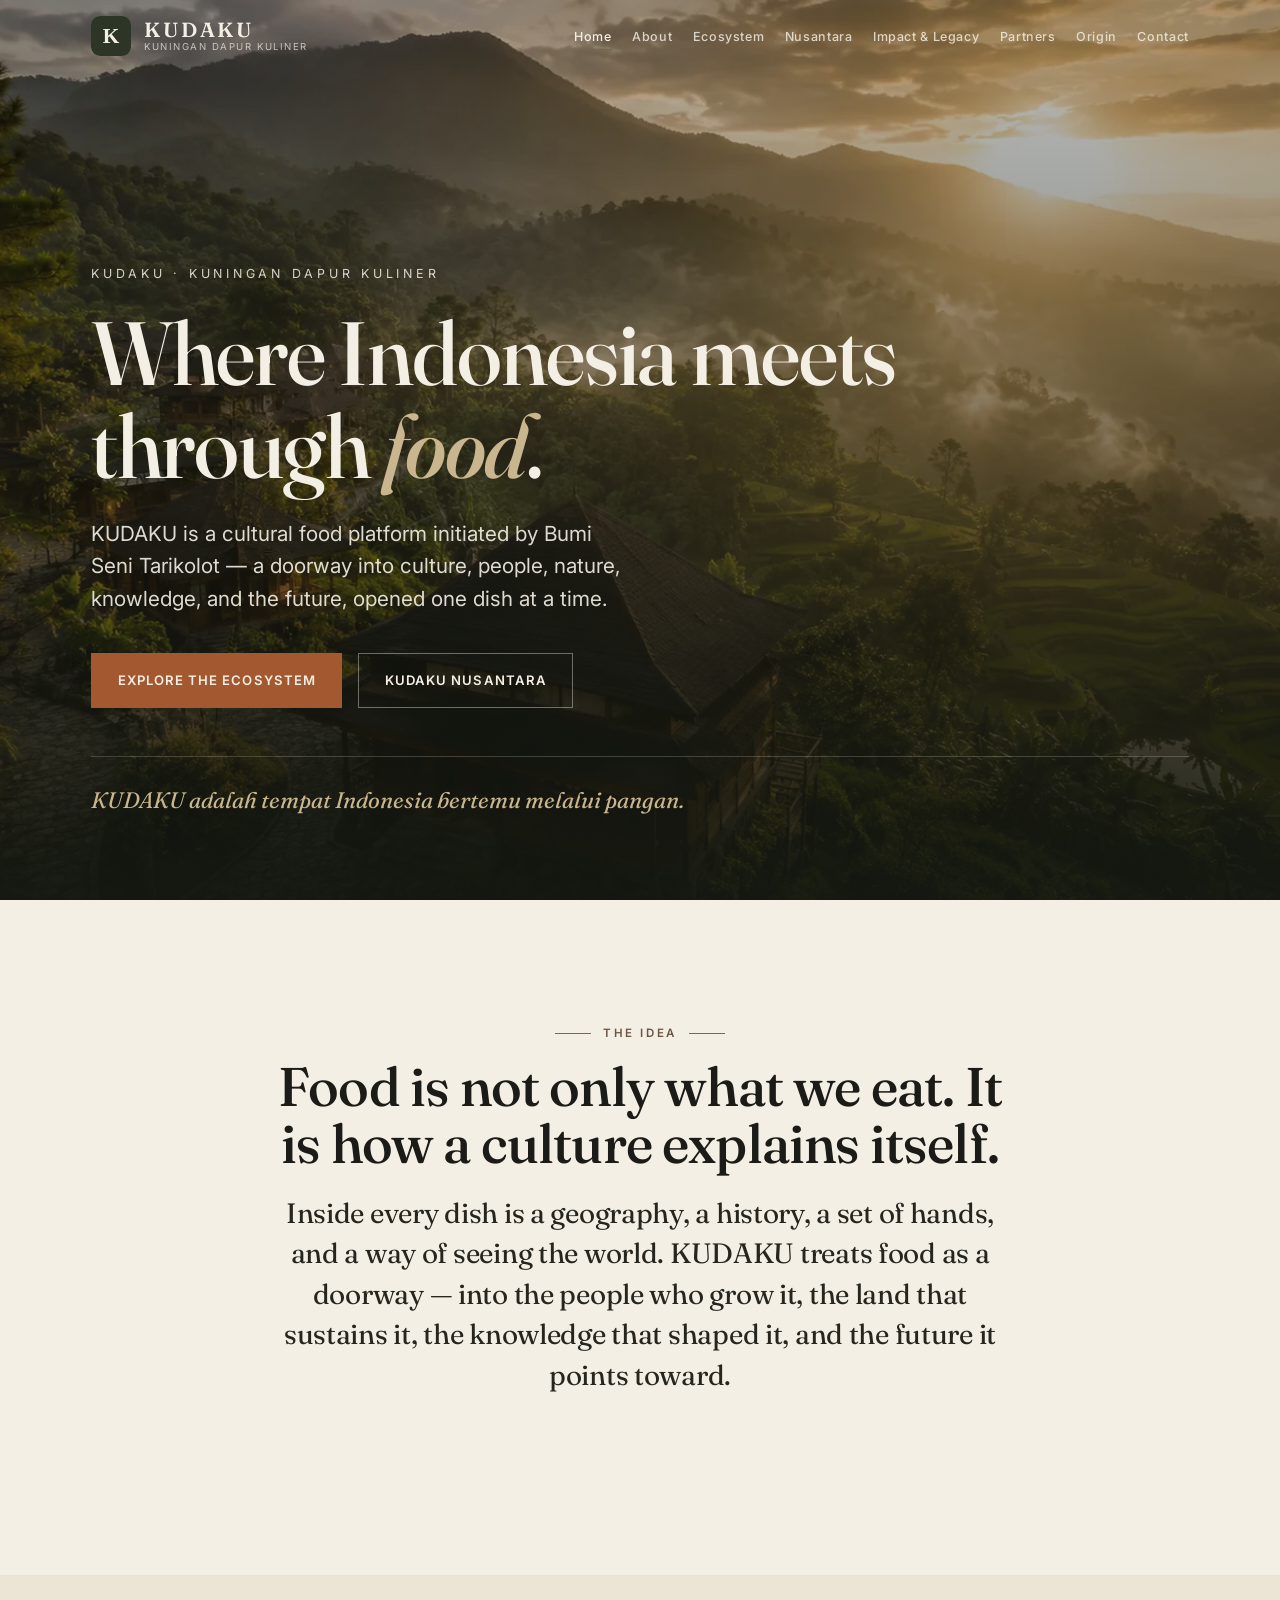
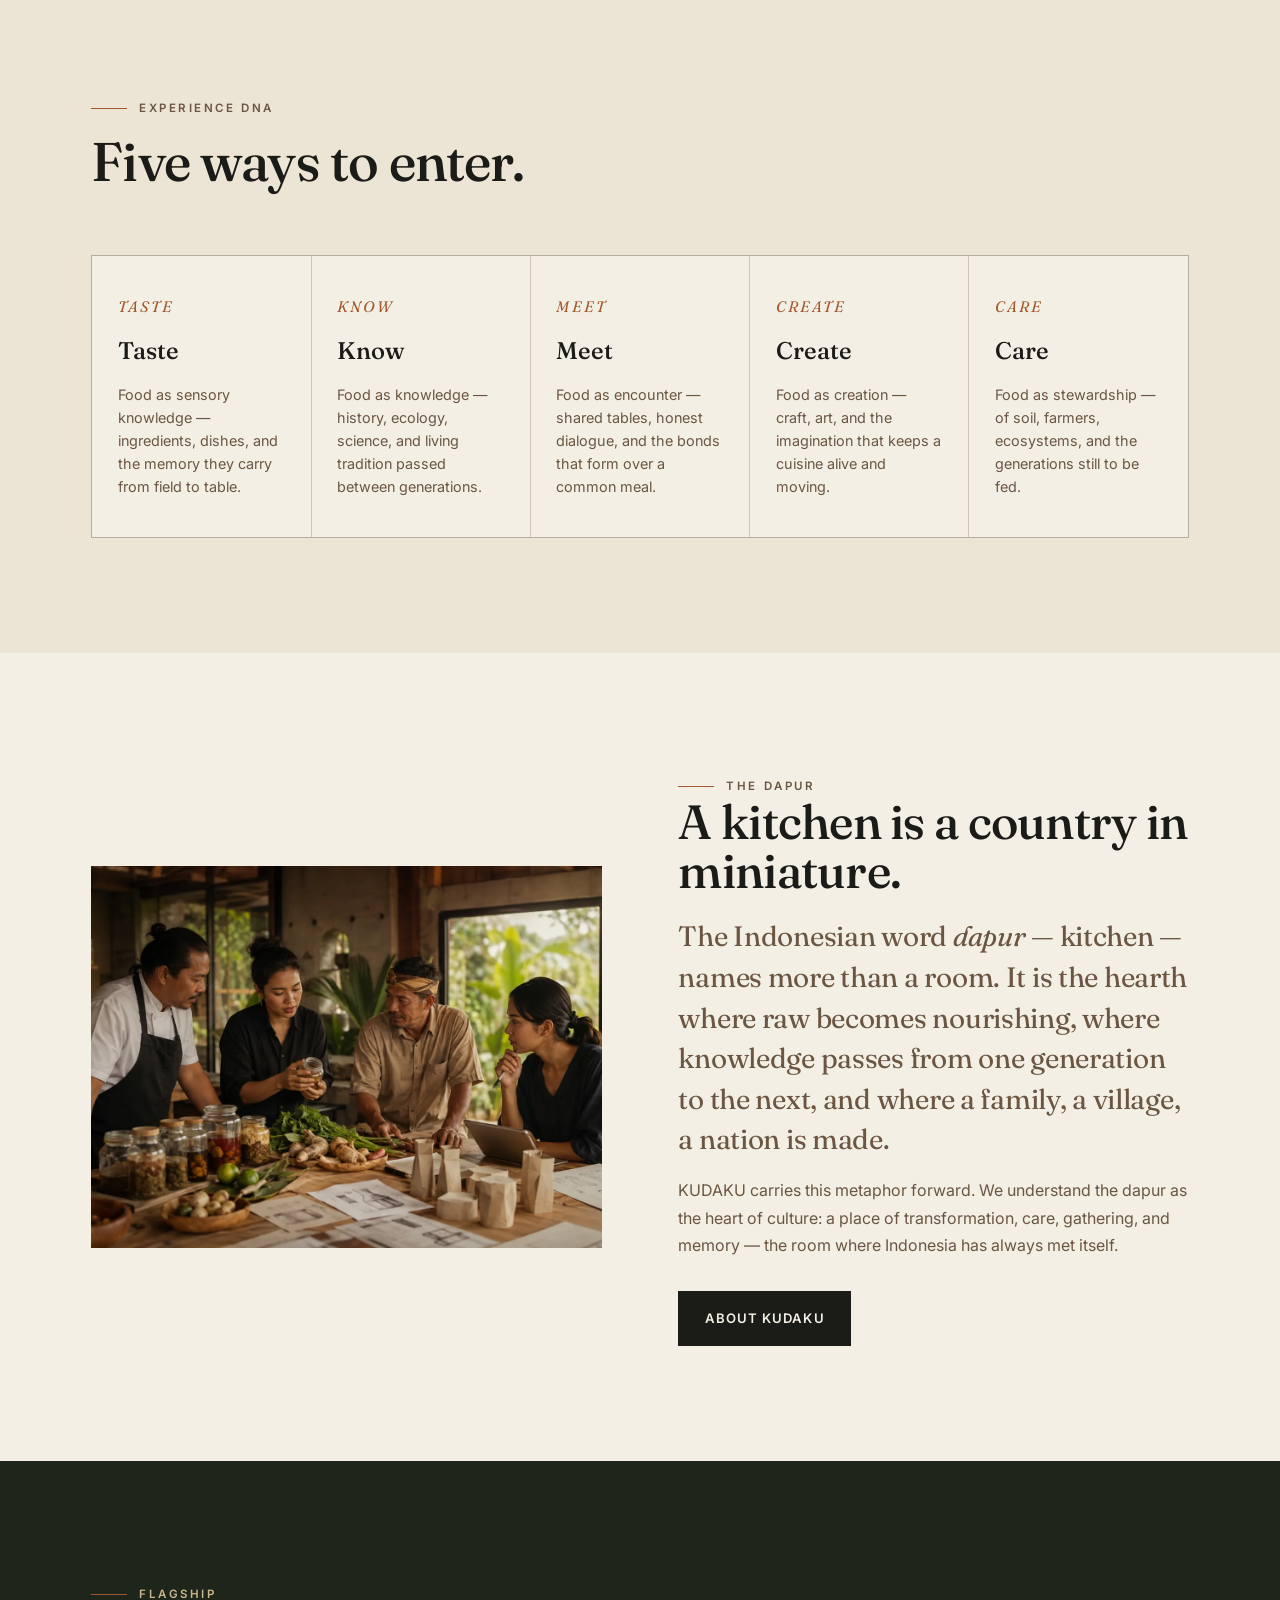
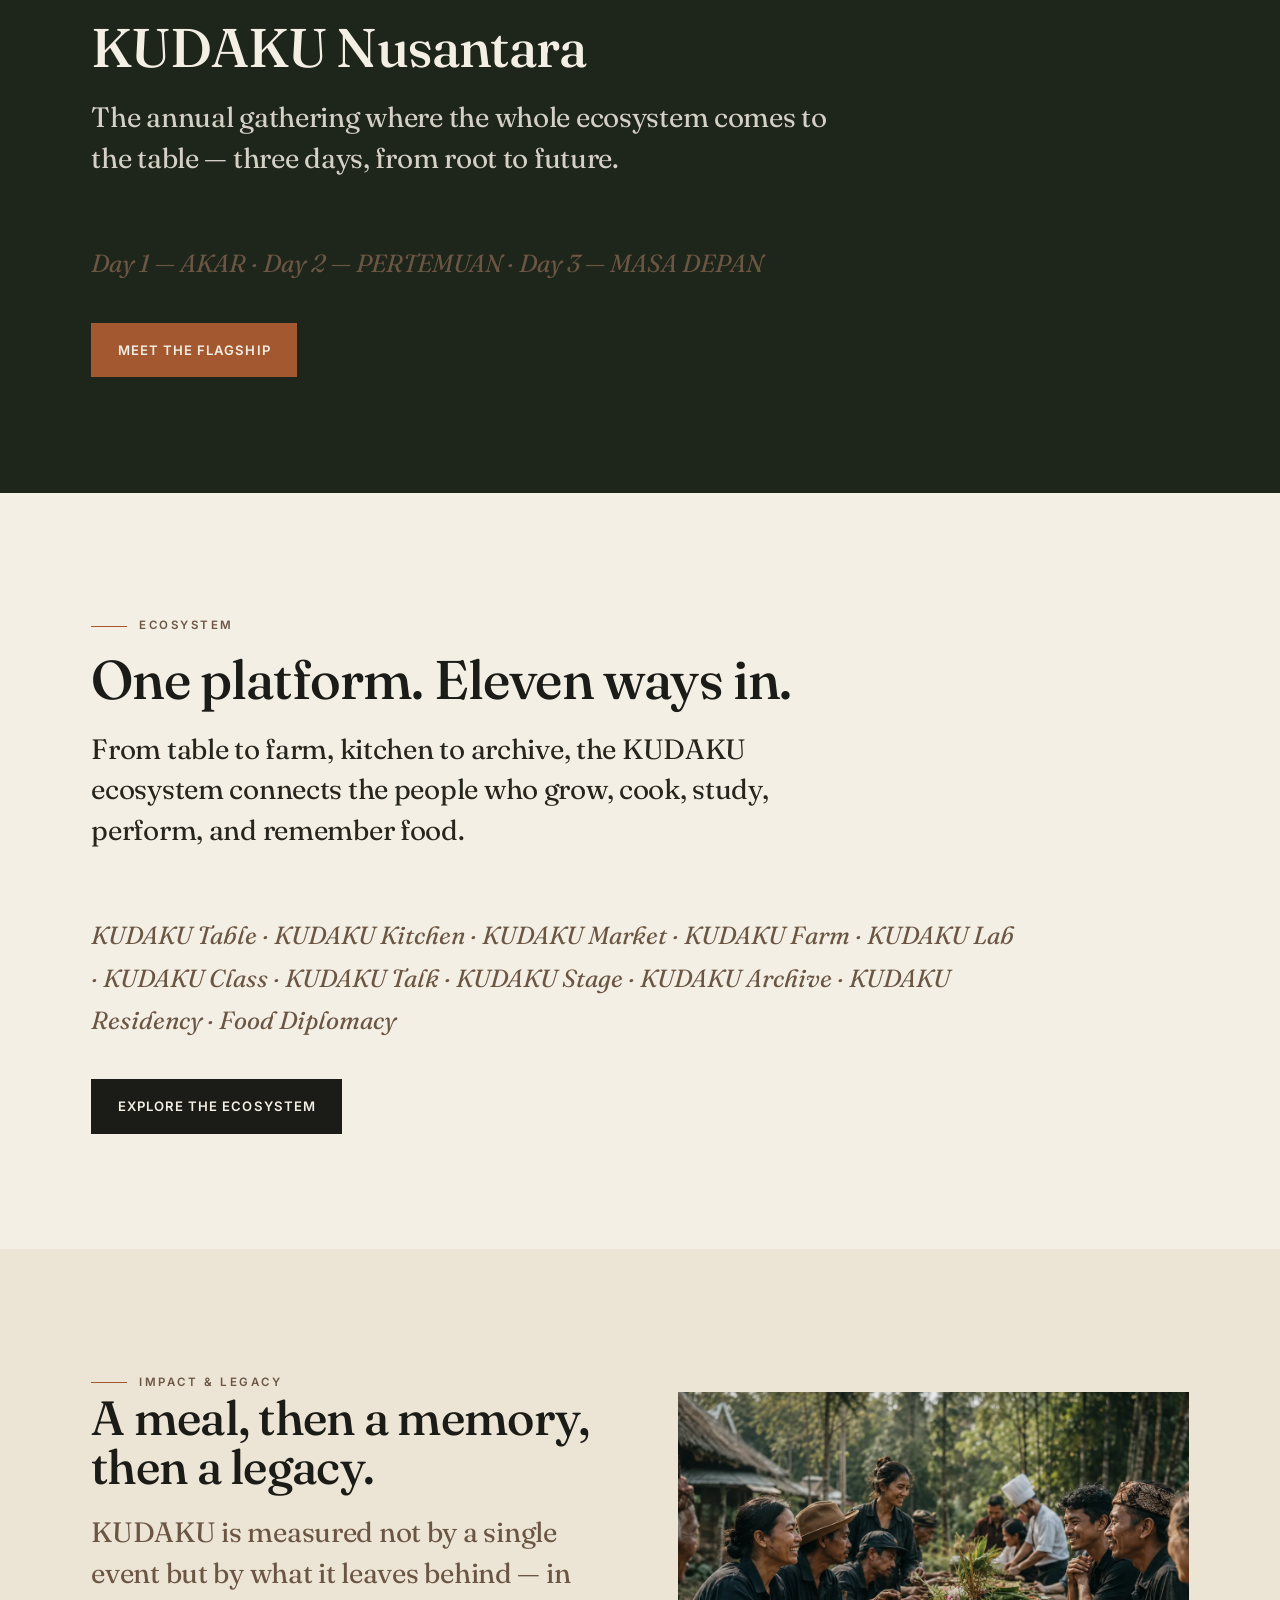
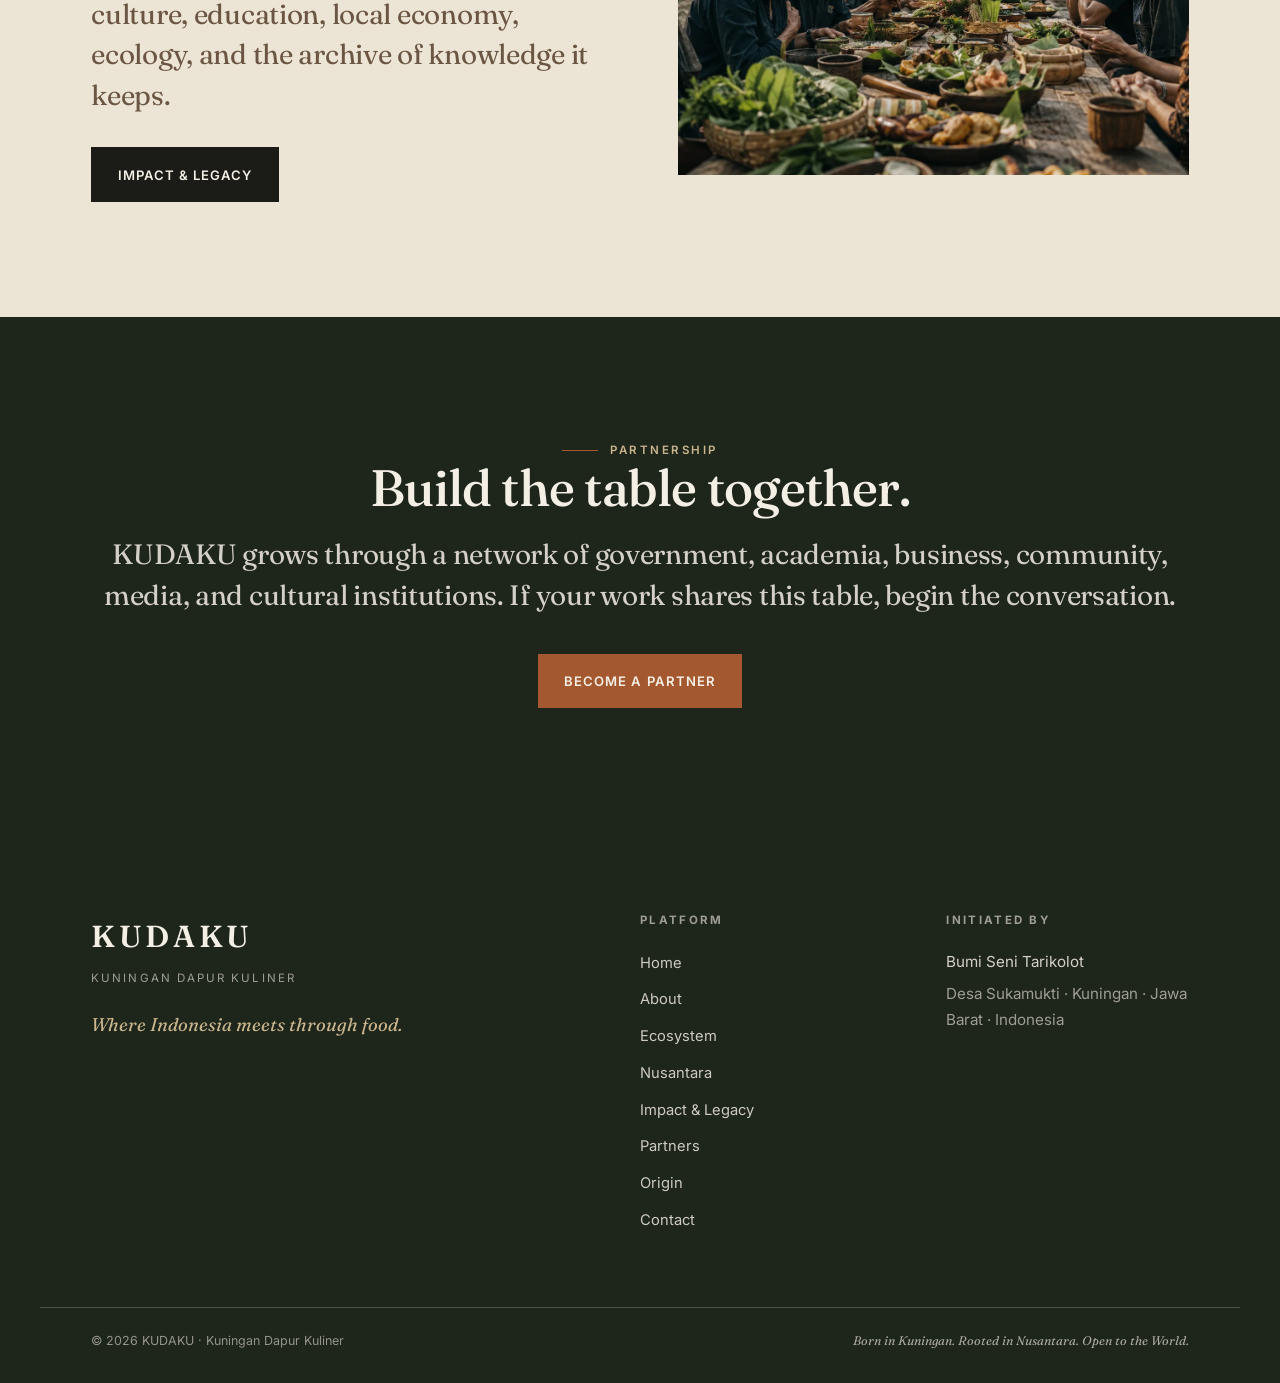
==== index.html @ c88170f7 "KUDAKU Platform V0: cultural food platform static site" ====
<!doctype html>
<html lang="en">
<head>
<meta charset="utf-8">
<meta name="viewport" content="width=device-width, initial-scale=1">
<title>KUDAKU — Kuningan Dapur Kuliner · A Cultural Food Platform</title>
<meta name="description" content="KUDAKU is a cultural food platform initiated by Bumi Seni Tarikolot. Born in Kuningan, rooted in Nusantara, open to the world — where Indonesia meets through food.">
<link rel="icon" type="image/svg+xml" href="assets/img/brand/favicon.svg">
<link rel="preconnect" href="https://fonts.googleapis.com">
<link rel="preconnect" href="https://fonts.gstatic.com" crossorigin>
<link href="https://fonts.googleapis.com/css2?family=Fraunces:ital,opsz,wght@0,9..144,300..700;1,9..144,300..700&family=Inter:wght@400;500;600&display=swap" rel="stylesheet">
<link rel="stylesheet" href="assets/css/styles.css">
</head>
<body>
<header id="site-header" class="site-header"></header>
<main>

  <!-- Hero -->
  <section class="hero">
    <div class="hero-bg" style="background-image:url('assets/img/kudaku/kudaku-origin.webp')"></div>
    <div class="hero-scrim"></div>
    <div class="hero-inner">
      <p class="hero-eyebrow">KUDAKU · Kuningan Dapur Kuliner</p>
      <h1 class="display hero-title">Where Indonesia meets through <em>food</em>.</h1>
      <p class="hero-sub">KUDAKU is a cultural food platform initiated by Bumi Seni Tarikolot — a doorway into culture, people, nature, knowledge, and the future, opened one dish at a time.</p>
      <div class="hero-actions">
        <a class="btn btn--clay" href="ecosystem.html">Explore the ecosystem</a>
        <a class="btn btn--ghost" href="nusantara.html">KUDAKU Nusantara</a>
      </div>
      <p class="hero-tagline">KUDAKU adalah tempat Indonesia bertemu melalui pangan.</p>
    </div>
  </section>

  <!-- Idea / doorway -->
  <section class="section section--paper">
    <div class="container">
      <div class="section-head section-head--center" data-reveal>
        <span class="kicker">The idea</span>
        <h2 class="display">Food is not only what we eat. It is how a culture explains itself.</h2>
        <p class="lead">Inside every dish is a geography, a history, a set of hands, and a way of seeing the world. KUDAKU treats food as a doorway — into the people who grow it, the land that sustains it, the knowledge that shaped it, and the future it points toward.</p>
      </div>
    </div>
  </section>

  <!-- Experience DNA -->
  <section class="section section--paper2">
    <div class="container">
      <div class="section-head" data-reveal>
        <span class="kicker">Experience DNA</span>
        <h2 class="display">Five ways to enter.</h2>
      </div>
      <ol class="dna-list" data-render="dna"></ol>
    </div>
  </section>

  <!-- The dapur -->
  <section class="section section--paper">
    <div class="container split">
      <div class="split-media" data-reveal>
        <img src="assets/img/kudaku/kudaku-lab.webp" alt="The KUDAKU Kitchen — a warm, natural-lit interior where raw ingredients become shared meaning" loading="lazy">
      </div>
      <div class="split-body" data-reveal>
        <span class="kicker">The dapur</span>
        <h2 class="display">A kitchen is a country in miniature.</h2>
        <p class="lead">The Indonesian word <em>dapur</em> — kitchen — names more than a room. It is the hearth where raw becomes nourishing, where knowledge passes from one generation to the next, and where a family, a village, a nation is made.</p>
        <p>KUDAKU carries this metaphor forward. We understand the dapur as the heart of culture: a place of transformation, care, gathering, and memory — the room where Indonesia has always met itself.</p>
        <div class="hero-actions" style="margin-top:2rem">
          <a class="btn btn--ink" href="about.html">About KUDAKU</a>
        </div>
      </div>
    </div>
  </section>

  <!-- Flagship -->
  <section class="section section--dark">
    <div class="container">
      <div class="section-head" data-reveal>
        <span class="kicker" style="color:var(--sand)">Flagship</span>
        <h2 class="display" style="color:var(--paper)">KUDAKU Nusantara</h2>
        <p class="lead" style="color:rgba(244,239,229,.85)">The annual gathering where the whole ecosystem comes to the table — three days, from root to future.</p>
      </div>
      <p class="module-roll" data-reveal>Day 1 — AKAR &middot; Day 2 — PERTEMUAN &middot; Day 3 — MASA DEPAN</p>
      <div class="hero-actions" style="margin-top:2.4rem" data-reveal>
        <a class="btn btn--clay" href="nusantara.html">Meet the flagship</a>
      </div>
    </div>
  </section>

  <!-- Ecosystem overview -->
  <section class="section section--paper">
    <div class="container">
      <div class="section-head" data-reveal>
        <span class="kicker">Ecosystem</span>
        <h2 class="display">One platform. Eleven ways in.</h2>
        <p class="lead">From table to farm, kitchen to archive, the KUDAKU ecosystem connects the people who grow, cook, study, perform, and remember food.</p>
      </div>
      <p class="module-roll" data-reveal>KUDAKU Table · KUDAKU Kitchen · KUDAKU Market · KUDAKU Farm · KUDAKU Lab · KUDAKU Class · KUDAKU Talk · KUDAKU Stage · KUDAKU Archive · KUDAKU Residency · Food Diplomacy</p>
      <div class="hero-actions" style="margin-top:2.4rem" data-reveal>
        <a class="btn btn--ink" href="ecosystem.html">Explore the ecosystem</a>
      </div>
    </div>
  </section>

  <!-- Impact teaser -->
  <section class="section section--paper2">
    <div class="container split">
      <div class="split-body" data-reveal>
        <span class="kicker">Impact &amp; legacy</span>
        <h2 class="display">A meal, then a memory, then a legacy.</h2>
        <p class="lead">KUDAKU is measured not by a single event but by what it leaves behind — in culture, education, local economy, ecology, and the archive of knowledge it keeps.</p>
        <div class="hero-actions" style="margin-top:2rem">
          <a class="btn btn--ink" href="impact.html">Impact &amp; legacy</a>
        </div>
      </div>
      <div class="split-media" data-reveal>
        <img src="assets/img/kudaku/kudaku-table.webp" alt="A long communal table — the shared table where KUDAKU gathers people around food" loading="lazy">
      </div>
    </div>
  </section>

  <!-- Partnership CTA -->
  <section class="section cta-band">
    <div class="container">
      <span class="kicker" style="color:var(--sand); justify-content:center" data-reveal>Partnership</span>
      <h2 class="display" data-reveal>Build the table together.</h2>
      <p class="lead" data-reveal>KUDAKU grows through a network of government, academia, business, community, media, and cultural institutions. If your work shares this table, begin the conversation.</p>
      <div class="hero-actions" data-reveal>
        <a class="btn btn--clay" href="partners.html">Become a partner</a>
      </div>
    </div>
  </section>

</main>
<footer id="site-footer" class="site-footer"></footer>
<script src="assets/js/content.js"></script>
<script src="assets/js/app.js"></script>
</body>
</html>
---- assets/css/styles.css ----
/* =============================================================================
   KUDAKU — Design system (V0)
   Editorial · cinematic · contemporary Indonesian cultural institution.
   Palette derived from forest, bark, earth, paper. Two typefaces: Fraunces
   (editorial serif) + Inter (sans). No decorative icon packs, no cliché.
   ============================================================================= */

:root {
  --ink: #1b1b17;
  --ink-soft: #26261f;
  --paper: #f4efe5;
  --paper-2: #ece4d4;
  --paper-3: #e0d6c2;
  --forest: #2c3526;
  --forest-2: #1e251a;
  --moss: #5c6b4f;
  --bark: #6b5643;
  --earth: #8a7453;
  --sand: #c9b68e;
  --clay: #a3582f;
  --line: rgba(27, 27, 23, 0.14);
  --line-light: rgba(244, 239, 229, 0.2);
  --font-serif: "Fraunces", Georgia, "Times New Roman", serif;
  --font-sans: "Inter", -apple-system, BlinkMacSystemFont, "Segoe UI", Roboto, Helvetica, Arial, sans-serif;
  --maxw: 1200px;
  --pad: clamp(1.25rem, 4vw, 4rem);
  --ease: cubic-bezier(0.22, 1, 0.36, 1);
}

/* ------------------------------- Reset ------------------------------- */
*, *::before, *::after { box-sizing: border-box; }
html { scroll-behavior: smooth; -webkit-text-size-adjust: 100%; }
body {
  margin: 0;
  font-family: var(--font-sans);
  font-size: 1rem;
  line-height: 1.7;
  color: var(--ink);
  background: var(--paper);
  -webkit-font-smoothing: antialiased;
  text-rendering: optimizeLegibility;
}
img { display: block; max-width: 100%; height: auto; }
a { color: inherit; text-decoration: none; }
h1, h2, h3, h4, p, ul, ol, figure { margin: 0; }
ul, ol { padding: 0; list-style: none; }
button { font: inherit; cursor: pointer; }
::selection { background: var(--clay); color: var(--paper); }

body.nav-locked { overflow: hidden; }

/* ---------------------------- Typography ---------------------------- */
.display {
  font-family: var(--font-serif);
  font-weight: 500;
  line-height: 1.04;
  letter-spacing: -0.015em;
}
.kicker {
  display: inline-flex;
  align-items: center;
  gap: 0.75rem;
  font-family: var(--font-sans);
  font-size: 0.72rem;
  font-weight: 600;
  letter-spacing: 0.22em;
  text-transform: uppercase;
  color: var(--bark);
}
.kicker::before {
  content: "";
  width: 2.25rem;
  height: 1px;
  background: var(--clay);
}
.lead {
  font-family: var(--font-serif);
  font-weight: 400;
  font-size: clamp(1.25rem, 2.4vw, 1.75rem);
  line-height: 1.45;
  color: var(--ink-soft);
  letter-spacing: -0.01em;
}
.muted { color: var(--bark); }

/* ---------------------------- Layout ---------------------------- */
.container { max-width: var(--maxw); margin: 0 auto; padding-left: var(--pad); padding-right: var(--pad); }
.section { padding: clamp(4rem, 9vw, 8rem) 0; }
.section--tight { padding: clamp(3rem, 6vw, 5rem) 0; }
.section--paper { background: var(--paper); }
.section--paper2 { background: var(--paper-2); }
.section--dark { background: var(--forest-2); color: var(--paper); }
.section-head { max-width: 46rem; margin-bottom: clamp(2.5rem, 5vw, 4rem); }
.section-head h2 { font-size: clamp(2rem, 4.6vw, 3.4rem); margin-top: 1rem; }
.section-head .lead { margin-top: 1.25rem; }
.section-head--center { margin-left: auto; margin-right: auto; text-align: center; }
.section-head--center .kicker { justify-content: center; }
.section-head--center .kicker::after {
  content: "";
  width: 2.25rem;
  height: 1px;
  background: var(--clay);
}

.rule { height: 1px; background: var(--line); border: 0; margin: 0; }
.rule--light { background: var(--line-light); }

/* ---------------------------- Header ---------------------------- */
.site-header {
  position: fixed;
  inset: 0 0 auto 0;
  z-index: 60;
  transition: background 0.4s var(--ease), box-shadow 0.4s var(--ease), border-color 0.4s var(--ease);
  border-bottom: 1px solid transparent;
}
.header-inner {
  max-width: var(--maxw);
  margin: 0 auto;
  padding: 1rem var(--pad);
  display: flex;
  align-items: center;
  justify-content: space-between;
  gap: 2rem;
}
.brand { display: flex; align-items: center; gap: 0.8rem; }
.brand-mark { width: 40px; height: 40px; border-radius: 9px; }
.brand-text { display: flex; flex-direction: column; line-height: 1.1; }
.brand-word {
  font-family: var(--font-serif);
  font-weight: 600;
  font-size: 1.28rem;
  letter-spacing: 0.14em;
  color: var(--paper);
  transition: color 0.4s var(--ease);
}
.brand-sub {
  font-size: 0.6rem;
  letter-spacing: 0.16em;
  text-transform: uppercase;
  color: rgba(244, 239, 229, 0.72);
  transition: color 0.4s var(--ease);
}

.site-nav .nav-list { display: flex; align-items: center; gap: clamp(0.9rem, 1.6vw, 1.5rem); }
.nav-link {
  font-size: 0.78rem;
  font-weight: 500;
  letter-spacing: 0.05em;
  color: rgba(244, 239, 229, 0.82);
  transition: color 0.25s;
  position: relative;
  white-space: nowrap;
}
.nav-link:hover { color: var(--paper); }
.nav-link.is-active { color: var(--paper); }
.nav-link.is-active::after {
  content: "";
  position: absolute;
  left: 0; right: 0; bottom: -6px;
  height: 1px;
  background: var(--clay);
}

.nav-toggle {
  display: none;
  flex-direction: column;
  gap: 5px;
  width: 42px;
  height: 42px;
  align-items: center;
  justify-content: center;
  background: transparent;
  border: 0;
}
.nav-toggle span {
  width: 22px;
  height: 1.5px;
  background: var(--paper);
  transition: transform 0.3s var(--ease), opacity 0.3s var(--ease), background 0.4s var(--ease);
}

/* Scrolled state: solid paper, dark text */
.site-header.is-scrolled {
  background: rgba(244, 239, 229, 0.96);
  backdrop-filter: blur(10px);
  border-bottom-color: var(--line);
  box-shadow: 0 1px 0 rgba(27, 27, 23, 0.04);
}
.site-header.is-scrolled .brand-word { color: var(--ink); }
.site-header.is-scrolled .brand-sub { color: var(--bark); }
.site-header.is-scrolled .nav-link { color: var(--ink-soft); }
.site-header.is-scrolled .nav-link:hover { color: var(--ink); }
.site-header.is-scrolled .nav-link.is-active { color: var(--ink); }
.site-header.is-scrolled .nav-toggle span { background: var(--ink); }

/* ---------------------------- Hero ---------------------------- */
.hero {
  position: relative;
  min-height: 100vh;
  display: flex;
  align-items: flex-end;
  color: var(--paper);
  overflow: hidden;
}
.hero-bg {
  position: absolute;
  inset: 0;
  background-size: cover;
  background-position: center;
  transform: scale(1.03);
}
.hero-scrim {
  position: absolute;
  inset: 0;
  background:
    linear-gradient(to top, rgba(20, 24, 17, 0.94) 0%, rgba(20, 24, 17, 0.55) 42%, rgba(20, 24, 17, 0.28) 100%);
}
.hero-inner {
  position: relative;
  width: 100%;
  padding: clamp(7rem, 18vh, 11rem) var(--pad) clamp(3.5rem, 9vh, 6rem);
  max-width: var(--maxw);
  margin: 0 auto;
}
.hero-eyebrow {
  font-size: 0.78rem;
  letter-spacing: 0.3em;
  text-transform: uppercase;
  color: rgba(244, 239, 229, 0.85);
  margin-bottom: 1.4rem;
}
.hero-title {
  font-size: clamp(2.6rem, 7.2vw, 5.6rem);
  max-width: 16ch;
  color: var(--paper);
}
.hero-title em { font-style: italic; color: var(--sand); }
.hero-sub {
  max-width: 34rem;
  margin-top: 1.6rem;
  font-size: clamp(1.05rem, 1.8vw, 1.3rem);
  line-height: 1.55;
  color: rgba(244, 239, 229, 0.9);
}
.hero-actions { display: flex; flex-wrap: wrap; gap: 1rem; margin-top: 2.4rem; }
.hero-tagline {
  margin-top: 3rem;
  padding-top: 1.5rem;
  border-top: 1px solid var(--line-light);
  font-family: var(--font-serif);
  font-style: italic;
  font-size: clamp(1.05rem, 2vw, 1.4rem);
  color: var(--sand);
}

/* ---------------------------- Page hero (inner pages) ---------------------------- */
.page-hero {
  position: relative;
  min-height: 58vh;
  display: flex;
  align-items: flex-end;
  color: var(--paper);
  overflow: hidden;
}
.page-hero-bg {
  position: absolute;
  inset: 0;
  background-size: cover;
  background-position: center;
  transform: scale(1.03);
}
.page-hero-scrim {
  position: absolute;
  inset: 0;
  background: linear-gradient(to top, rgba(20, 24, 17, 0.92) 0%, rgba(20, 24, 17, 0.5) 55%, rgba(20, 24, 17, 0.35) 100%);
}
.page-hero-inner {
  position: relative;
  width: 100%;
  max-width: var(--maxw);
  margin: 0 auto;
  padding: clamp(6rem, 14vh, 9rem) var(--pad) clamp(3rem, 7vh, 4.5rem);
}
.page-hero h1 { font-size: clamp(2.4rem, 6vw, 4.4rem); max-width: 18ch; }
.page-hero .lead { color: rgba(244, 239, 229, 0.9); margin-top: 1.4rem; }

/* ---------------------------- Buttons ---------------------------- */
.btn {
  display: inline-flex;
  align-items: center;
  gap: 0.6rem;
  padding: 0.95rem 1.6rem;
  font-size: 0.82rem;
  font-weight: 600;
  letter-spacing: 0.08em;
  text-transform: uppercase;
  border: 1px solid transparent;
  transition: background 0.3s, color 0.3s, border-color 0.3s, transform 0.3s var(--ease);
}
.btn:hover { transform: translateY(-2px); }
.btn--clay { background: var(--clay); color: var(--paper); }
.btn--clay:hover { background: #8c4a27; }
.btn--ghost { border-color: rgba(244, 239, 229, 0.4); color: var(--paper); }
.btn--ghost:hover { background: var(--paper); color: var(--ink); }
.btn--ink { background: var(--ink); color: var(--paper); }
.btn--ink:hover { background: var(--forest); }

/* ---------------------------- DNA strip ---------------------------- */
.dna-list {
  display: grid;
  grid-template-columns: repeat(5, 1fr);
  gap: 1px;
  background: var(--line);
  border: 1px solid var(--line);
}
.dna-item {
  background: var(--paper);
  padding: clamp(1.6rem, 3vw, 2.4rem) 1.6rem;
  display: flex;
  flex-direction: column;
  gap: 0.7rem;
}
.dna-code {
  font-family: var(--font-serif);
  font-style: italic;
  font-size: 0.95rem;
  letter-spacing: 0.14em;
  color: var(--clay);
}
.dna-title { font-family: var(--font-serif); font-size: 1.5rem; font-weight: 500; }
.dna-text { font-size: 0.9rem; line-height: 1.6; color: var(--bark); }

/* ---------------------------- Programs ---------------------------- */
.programs-grid {
  display: grid;
  grid-template-columns: repeat(3, 1fr);
  gap: 1px;
  background: var(--line);
  border: 1px solid var(--line);
}
.program-card {
  background: var(--paper);
  padding: clamp(1.8rem, 3.4vw, 2.6rem);
  display: flex;
  flex-direction: column;
  min-height: 15rem;
  transition: background 0.35s var(--ease);
}
.program-card:hover { background: var(--paper-2); }
.program-index { font-size: 0.78rem; letter-spacing: 0.2em; color: var(--bark); }
.program-name {
  font-family: var(--font-serif);
  font-size: 1.35rem;
  font-weight: 500;
  margin-top: 0.6rem;
  line-height: 1.2;
}
.program-text { margin-top: 1rem; font-size: 0.92rem; line-height: 1.62; color: var(--bark); }

/* ---------------------------- Days ---------------------------- */
.days { display: flex; flex-direction: column; }
.day-block {
  display: grid;
  grid-template-columns: 1fr 1.1fr;
  gap: clamp(2rem, 5vw, 4.5rem);
  padding: clamp(2.5rem, 5vw, 4.5rem) 0;
  border-top: 1px solid var(--line);
}
.day-block:last-child { border-bottom: 1px solid var(--line); }
.day-media .ph { aspect-ratio: 4 / 3; }
.day-body { display: flex; flex-direction: column; justify-content: center; }
.day-kicker { font-size: 0.72rem; letter-spacing: 0.24em; text-transform: uppercase; color: var(--clay); }
.day-name { font-family: var(--font-serif); font-size: clamp(2.4rem, 5vw, 3.6rem); font-weight: 500; margin-top: 0.4rem; }
.day-gloss { font-family: var(--font-serif); font-style: italic; color: var(--bark); margin-top: 0.3rem; font-size: 1.1rem; }
.day-text { margin-top: 1.4rem; font-size: 1.05rem; line-height: 1.65; color: var(--ink-soft); max-width: 34rem; }

/* ---------------------------- Impact / Partners ---------------------------- */
.impact-grid, .partners-grid {
  display: grid;
  grid-template-columns: repeat(4, 1fr);
  gap: 1px;
  background: var(--line);
  border: 1px solid var(--line);
}
.impact-item, .partner-item {
  background: var(--paper);
  padding: clamp(1.6rem, 3vw, 2.2rem);
  min-height: 14rem;
  display: flex;
  flex-direction: column;
}
.partners-grid { grid-template-columns: repeat(3, 1fr); }
.impact-index, .partner-index { font-size: 0.75rem; letter-spacing: 0.2em; color: var(--clay); }
.impact-title, .partner-title { font-family: var(--font-serif); font-size: 1.3rem; font-weight: 500; margin-top: 0.7rem; }
.impact-text, .partner-text { margin-top: 0.8rem; font-size: 0.92rem; line-height: 1.62; color: var(--bark); }

/* ---------------------------- Growth path ---------------------------- */
.growth-path {
  display: grid;
  grid-template-columns: repeat(4, 1fr);
  gap: 1px;
  background: var(--line);
  border: 1px solid var(--line);
}
.growth-step {
  background: var(--paper);
  padding: clamp(1.6rem, 3vw, 2.2rem);
  position: relative;
  display: flex;
  flex-direction: column;
  gap: 0.5rem;
}
.growth-stage { font-family: var(--font-serif); font-size: 1.45rem; font-weight: 500; }
.growth-note { font-size: 0.9rem; line-height: 1.6; color: var(--bark); }
.growth-dot { width: 8px; height: 8px; border-radius: 50%; background: var(--clay); margin-bottom: 0.4rem; }

/* ---------------------------- Principle ---------------------------- */
.principle {
  font-family: var(--font-serif);
  font-size: clamp(1.6rem, 3.6vw, 2.6rem);
  font-weight: 400;
  line-height: 1.25;
  letter-spacing: -0.01em;
  color: var(--paper);
  display: flex;
  flex-wrap: wrap;
  gap: 0.75rem;
  align-items: baseline;
}
.principle-sep { color: var(--clay); }

/* ---------------------------- Placeholder system ---------------------------- */
.ph {
  position: relative;
  background: var(--forest);
  border: 1px solid rgba(27, 27, 23, 0.1);
  display: flex;
  align-items: center;
  justify-content: center;
  overflow: hidden;
  min-height: 12rem;
}
.ph::after {
  content: "";
  position: absolute;
  inset: 0;
  background-image: url("data:image/svg+xml,%3Csvg xmlns='http://www.w3.org/2000/svg' width='160' height='160'%3E%3Cfilter id='n'%3E%3CfeTurbulence type='fractalNoise' baseFrequency='0.9' numOctaves='2' stitchTiles='stitch'/%3E%3C/filter%3E%3Crect width='100%25' height='100%25' filter='url(%23n)' opacity='0.5'/%3E%3C/svg%3E");
  opacity: 0.12;
  mix-blend-mode: overlay;
}
.ph[data-ph="1"] { background: #2c3526; }
.ph[data-ph="2"] { background: #4a3f2f; }
.ph[data-ph="3"] { background: #6b5643; }
.ph[data-ph="4"] { background: #8a7453; }
.ph-label {
  position: relative;
  z-index: 1;
  font-size: 0.68rem;
  letter-spacing: 0.28em;
  text-transform: uppercase;
  color: rgba(244, 239, 229, 0.78);
}

/* ---------------------------- Split feature ---------------------------- */
.split { display: grid; grid-template-columns: 1fr 1fr; gap: clamp(2.5rem, 6vw, 6rem); align-items: center; }
.split-media img { width: 100%; aspect-ratio: 4 / 3; object-fit: cover; }
.split-media .ph { aspect-ratio: 4 / 3; }
.split-body h2 { font-size: clamp(1.9rem, 4vw, 3rem); }
.split-body .lead { margin-top: 1.25rem; }
.split-body p { margin-top: 1.1rem; color: var(--bark); max-width: 34rem; }
.split--reverse .split-media { order: 2; }

/* ---------------------------- CTA band ---------------------------- */
.cta-band {
  background: var(--forest-2);
  color: var(--paper);
  text-align: center;
}
.cta-band h2 { font-size: clamp(2rem, 4.6vw, 3.2rem); max-width: 22ch; margin: 0 auto; }
.cta-band .lead { color: rgba(244, 239, 229, 0.85); margin-top: 1.25rem; }
.cta-band .hero-actions { justify-content: center; margin-top: 2.4rem; }

/* ---------------------------- Contact form ---------------------------- */
.contact-grid { display: grid; grid-template-columns: 1fr 1fr; gap: clamp(2.5rem, 6vw, 6rem); }
.contact-form label { display: block; font-size: 0.74rem; font-weight: 600; letter-spacing: 0.12em; text-transform: uppercase; color: var(--bark); margin-bottom: 0.5rem; }
.contact-form input, .contact-form textarea {
  width: 100%;
  font: inherit;
  color: var(--ink);
  background: var(--paper);
  border: 1px solid var(--line);
  padding: 0.85rem 1rem;
  margin-bottom: 1.4rem;
  border-radius: 0;
}
.contact-form input:focus, .contact-form textarea:focus { outline: none; border-color: var(--clay); }
.contact-form textarea { min-height: 8rem; resize: vertical; }
.contact-note { font-size: 0.85rem; color: var(--bark); margin-top: 1rem; }
.contact-block { border-top: 1px solid var(--line); padding: 1.2rem 0; }
.contact-block h4 { font-family: var(--font-serif); font-size: 1.1rem; font-weight: 500; }
.contact-block p { color: var(--bark); margin-top: 0.3rem; }

/* ---------------------------- Footer ---------------------------- */
.site-footer { background: var(--forest-2); color: var(--paper); }
.footer-grid {
  max-width: var(--maxw);
  margin: 0 auto;
  padding: clamp(3rem, 7vw, 5.5rem) var(--pad) clamp(2rem, 5vw, 4rem);
  display: grid;
  grid-template-columns: 2fr 1fr 1fr;
  gap: clamp(2rem, 5vw, 4rem);
}
.footer-logo { font-family: var(--font-serif); font-weight: 600; font-size: 1.9rem; letter-spacing: 0.12em; }
.footer-sub { font-size: 0.72rem; letter-spacing: 0.18em; text-transform: uppercase; color: rgba(244, 239, 229, 0.6); margin-top: 0.4rem; }
.footer-desc { margin-top: 1.4rem; font-family: var(--font-serif); font-style: italic; font-size: 1.15rem; line-height: 1.5; color: var(--sand); max-width: 26rem; }
.footer-heading { font-size: 0.72rem; letter-spacing: 0.2em; text-transform: uppercase; color: rgba(244, 239, 229, 0.6); margin-bottom: 1.1rem; }
.footer-links li { margin-bottom: 0.6rem; }
.footer-links a { font-size: 0.92rem; color: rgba(244, 239, 229, 0.82); transition: color 0.25s; }
.footer-links a:hover { color: var(--sand); }
.footer-text { font-size: 0.95rem; color: rgba(244, 239, 229, 0.85); }
.footer-muted { color: rgba(244, 239, 229, 0.6); margin-top: 0.4rem; }
.footer-bottom {
  max-width: var(--maxw);
  margin: 0 auto;
  padding: 1.4rem var(--pad) 2rem;
  display: flex;
  justify-content: space-between;
  align-items: center;
  gap: 1rem;
  flex-wrap: wrap;
  border-top: 1px solid var(--line-light);
  font-size: 0.78rem;
  color: rgba(244, 239, 229, 0.55);
}
.footer-principle { font-family: var(--font-serif); font-style: italic; color: rgba(244, 239, 229, 0.65); }

/* ---------------------------- Reveal ---------------------------- */
[data-reveal] {
  transition: opacity 0.7s var(--ease), transform 0.7s var(--ease);
}
[data-reveal].pre-reveal { opacity: 0; transform: translateY(18px); }
[data-reveal].is-visible { opacity: 1; transform: none; }
@media (prefers-reduced-motion: reduce) {
  [data-reveal] { transition: none; }
  [data-reveal].pre-reveal { opacity: 1; transform: none; }
  html { scroll-behavior: auto; }
}

/* ---------------------------- Responsive ---------------------------- */
@media (max-width: 1100px) {
  .site-nav {
    position: fixed;
    inset: 0;
    background: var(--forest-2);
    display: flex;
    align-items: center;
    justify-content: center;
    opacity: 0;
    visibility: hidden;
    transform: translateY(-100%);
    transition: transform 0.5s var(--ease), opacity 0.4s;
  }
  .site-header.nav-open .site-nav { opacity: 1; visibility: visible; transform: none; }
  .site-nav .nav-list { flex-direction: column; gap: 1.4rem; text-align: center; }
  .nav-link { font-family: var(--font-serif); font-size: 1.9rem; font-weight: 500; letter-spacing: 0.02em; }
  .nav-link.is-active::after { bottom: -8px; }
  .nav-toggle { display: flex; z-index: 70; }
  .site-header.nav-open .nav-toggle span:nth-child(1) { transform: translateY(6.5px) rotate(45deg); }
  .site-header.nav-open .nav-toggle span:nth-child(2) { opacity: 0; }
  .site-header.nav-open .nav-toggle span:nth-child(3) { transform: translateY(-6.5px) rotate(-45deg); }
  .site-header.nav-open .nav-toggle span { background: var(--paper); }
  .dna-list { grid-template-columns: repeat(2, 1fr); }
  .programs-grid { grid-template-columns: repeat(2, 1fr); }
  .impact-grid { grid-template-columns: repeat(2, 1fr); }
  .partners-grid { grid-template-columns: repeat(2, 1fr); }
  .growth-path { grid-template-columns: repeat(2, 1fr); }
  .split, .contact-grid { grid-template-columns: 1fr; }
  .split--reverse .split-media { order: 0; }
}

@media (max-width: 640px) {
  .dna-list { grid-template-columns: 1fr; }
  .programs-grid { grid-template-columns: 1fr; }
  .impact-grid { grid-template-columns: 1fr; }
  .partners-grid { grid-template-columns: 1fr; }
  .growth-path { grid-template-columns: 1fr; }
  .day-block { grid-template-columns: 1fr; gap: 1.8rem; }
  .footer-grid { grid-template-columns: 1fr; }
  .footer-bottom { flex-direction: column; align-items: flex-start; }
}

/* ---------------------------- Module roll ---------------------------- */
.module-roll {
  font-family: var(--font-serif);
  font-style: italic;
  font-size: clamp(1.15rem, 2.2vw, 1.55rem);
  line-height: 1.7;
  color: var(--bark);
  max-width: 58rem;
}
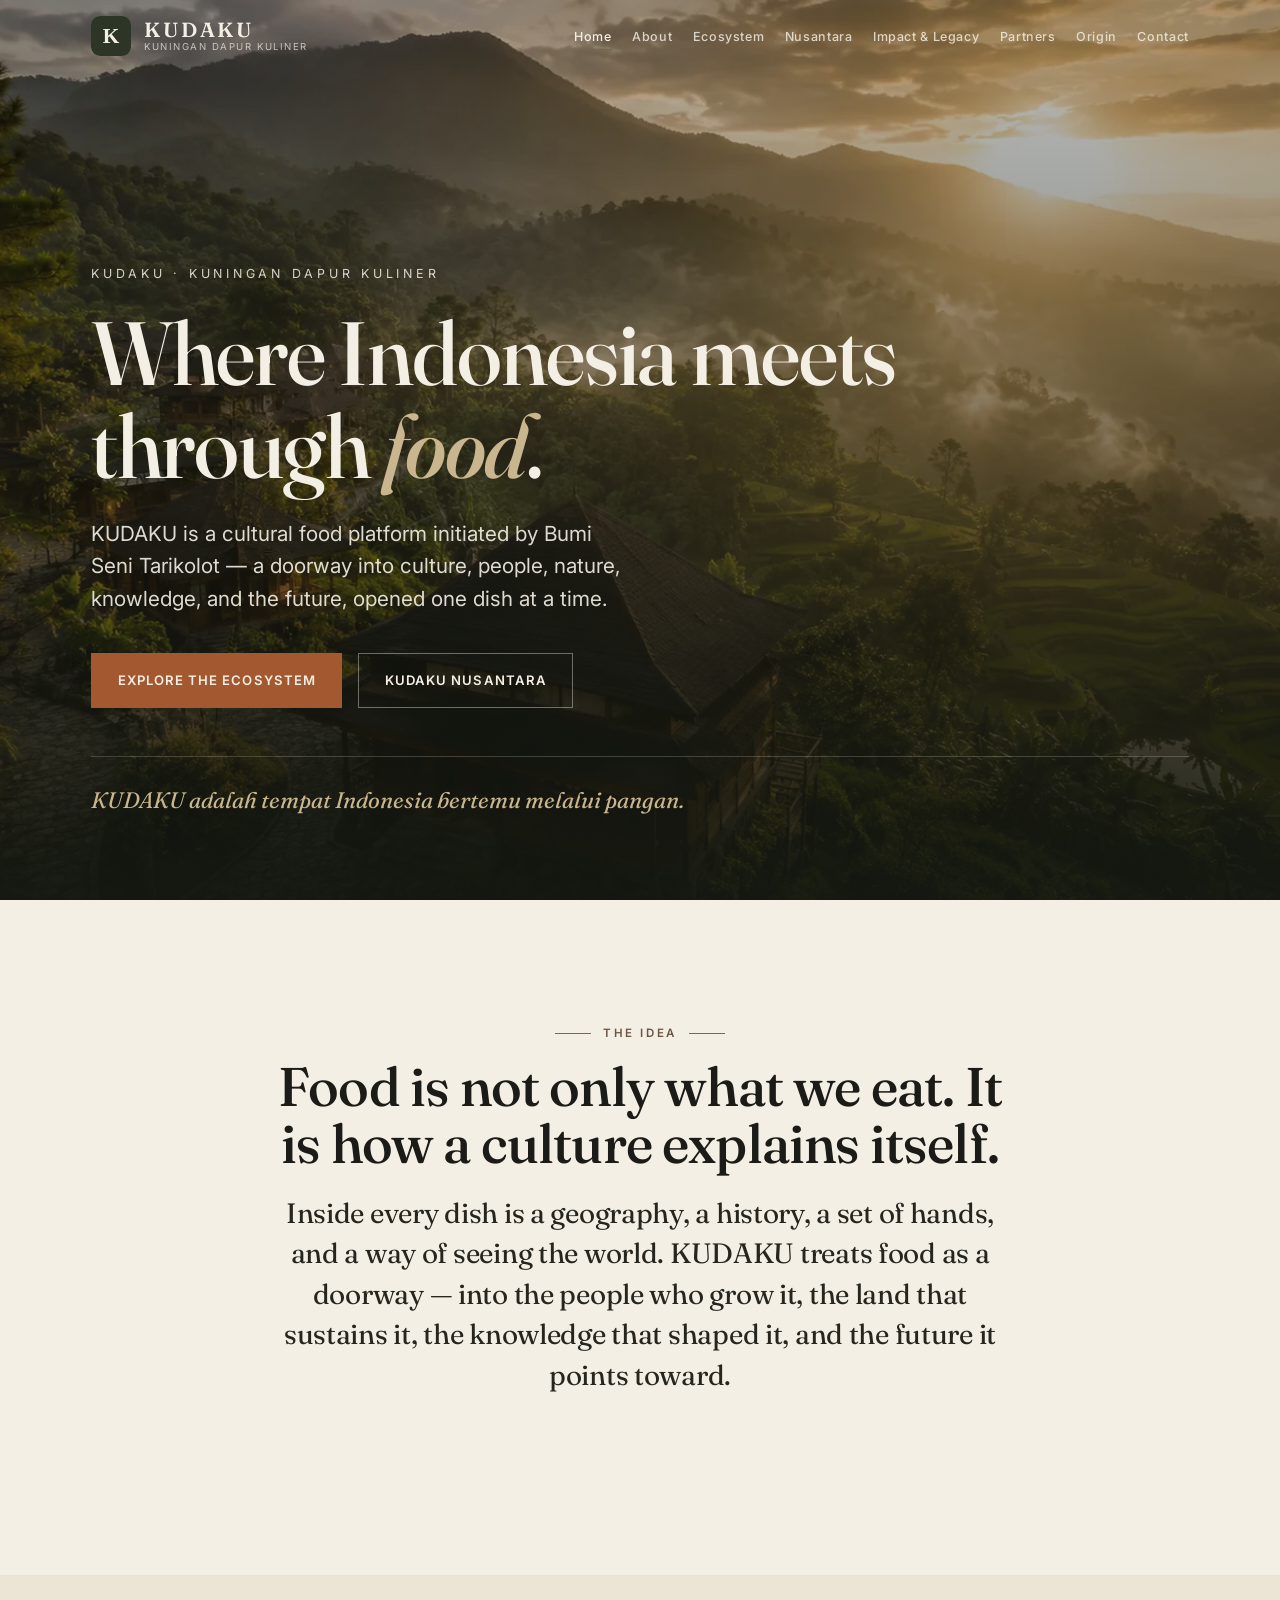
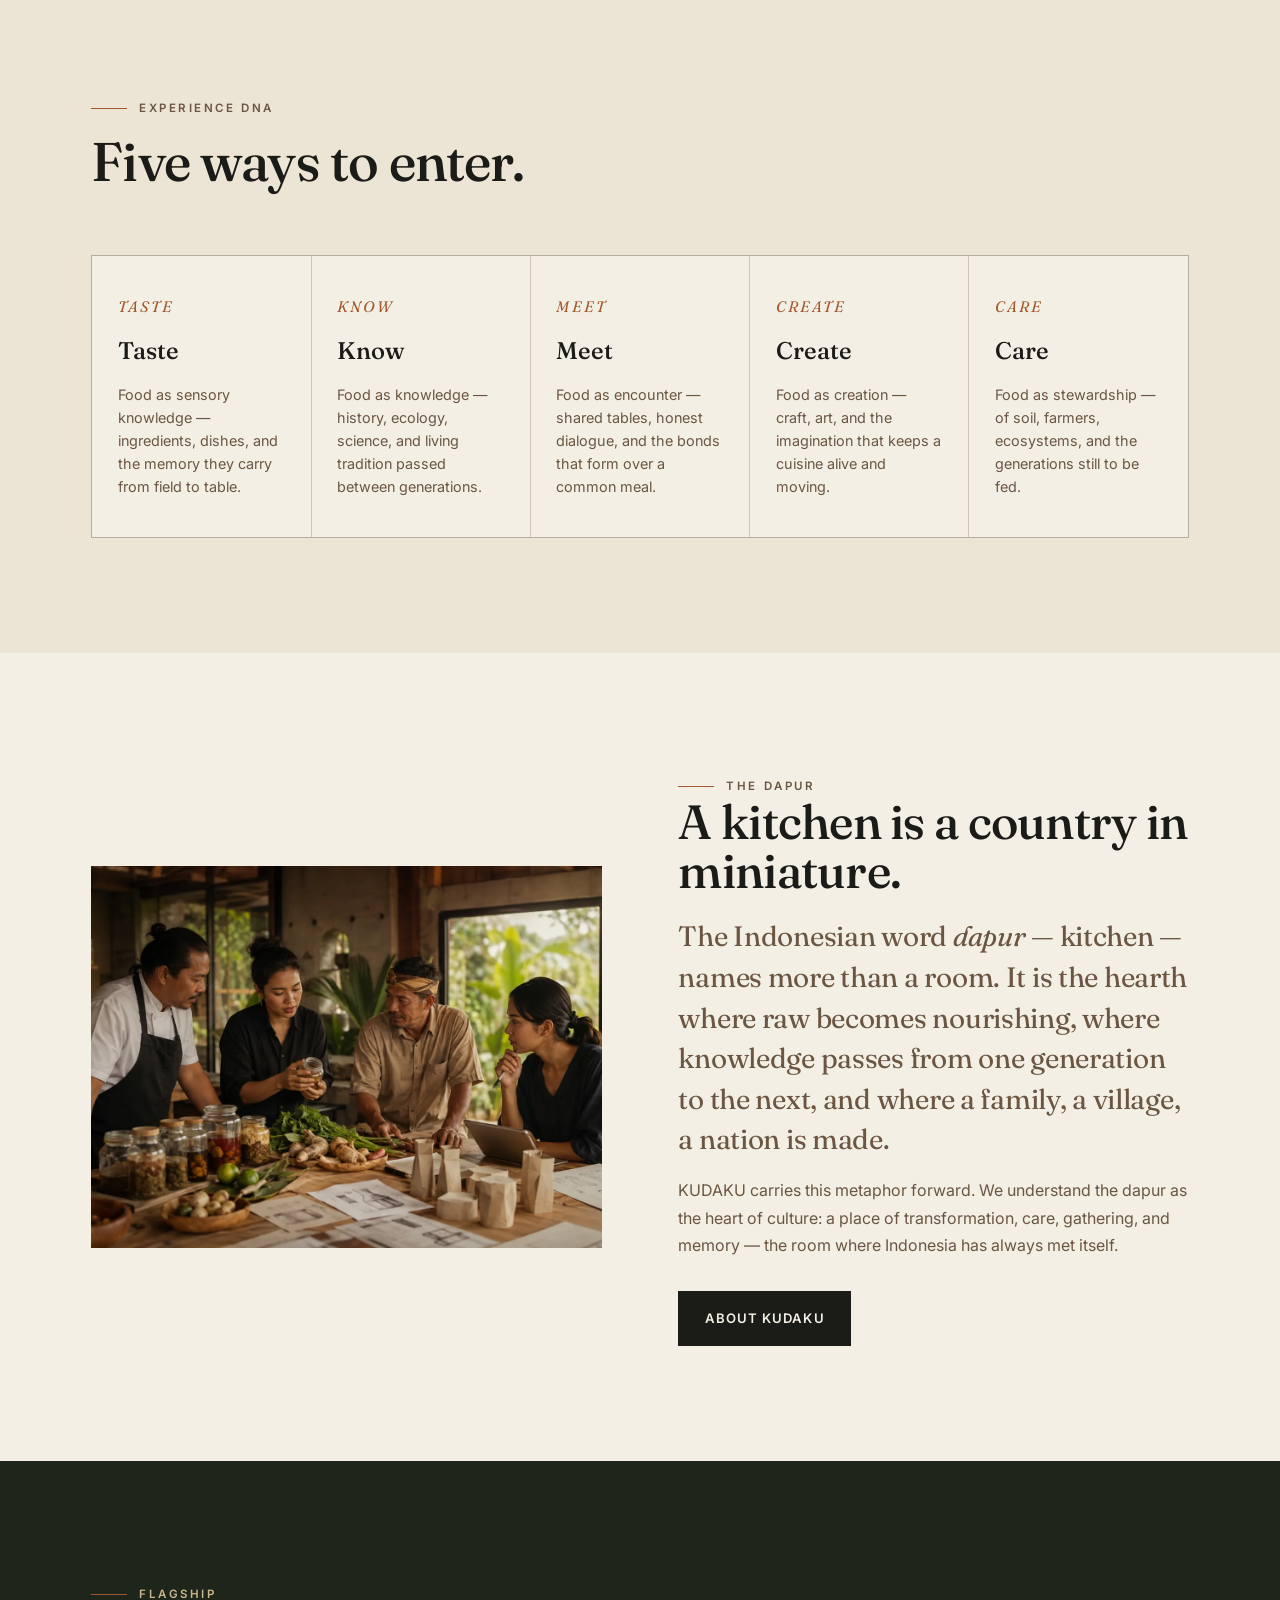
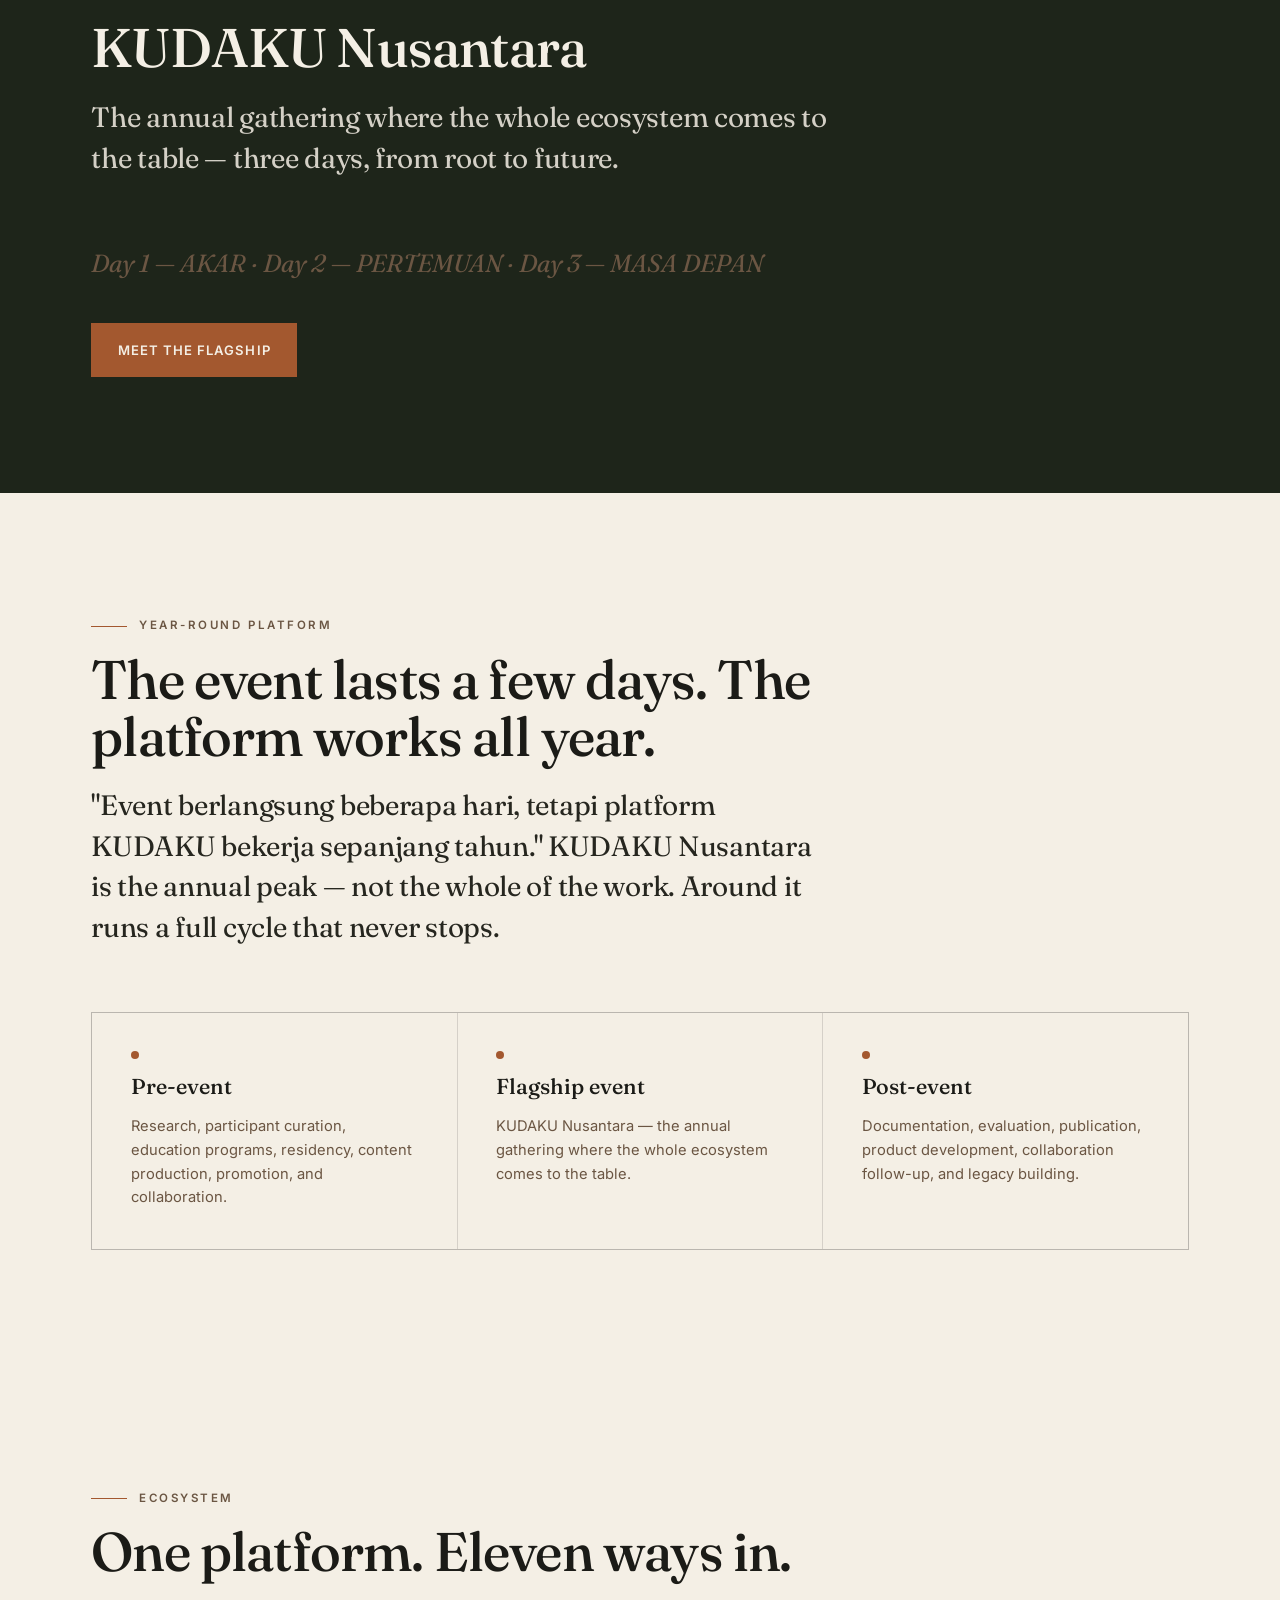
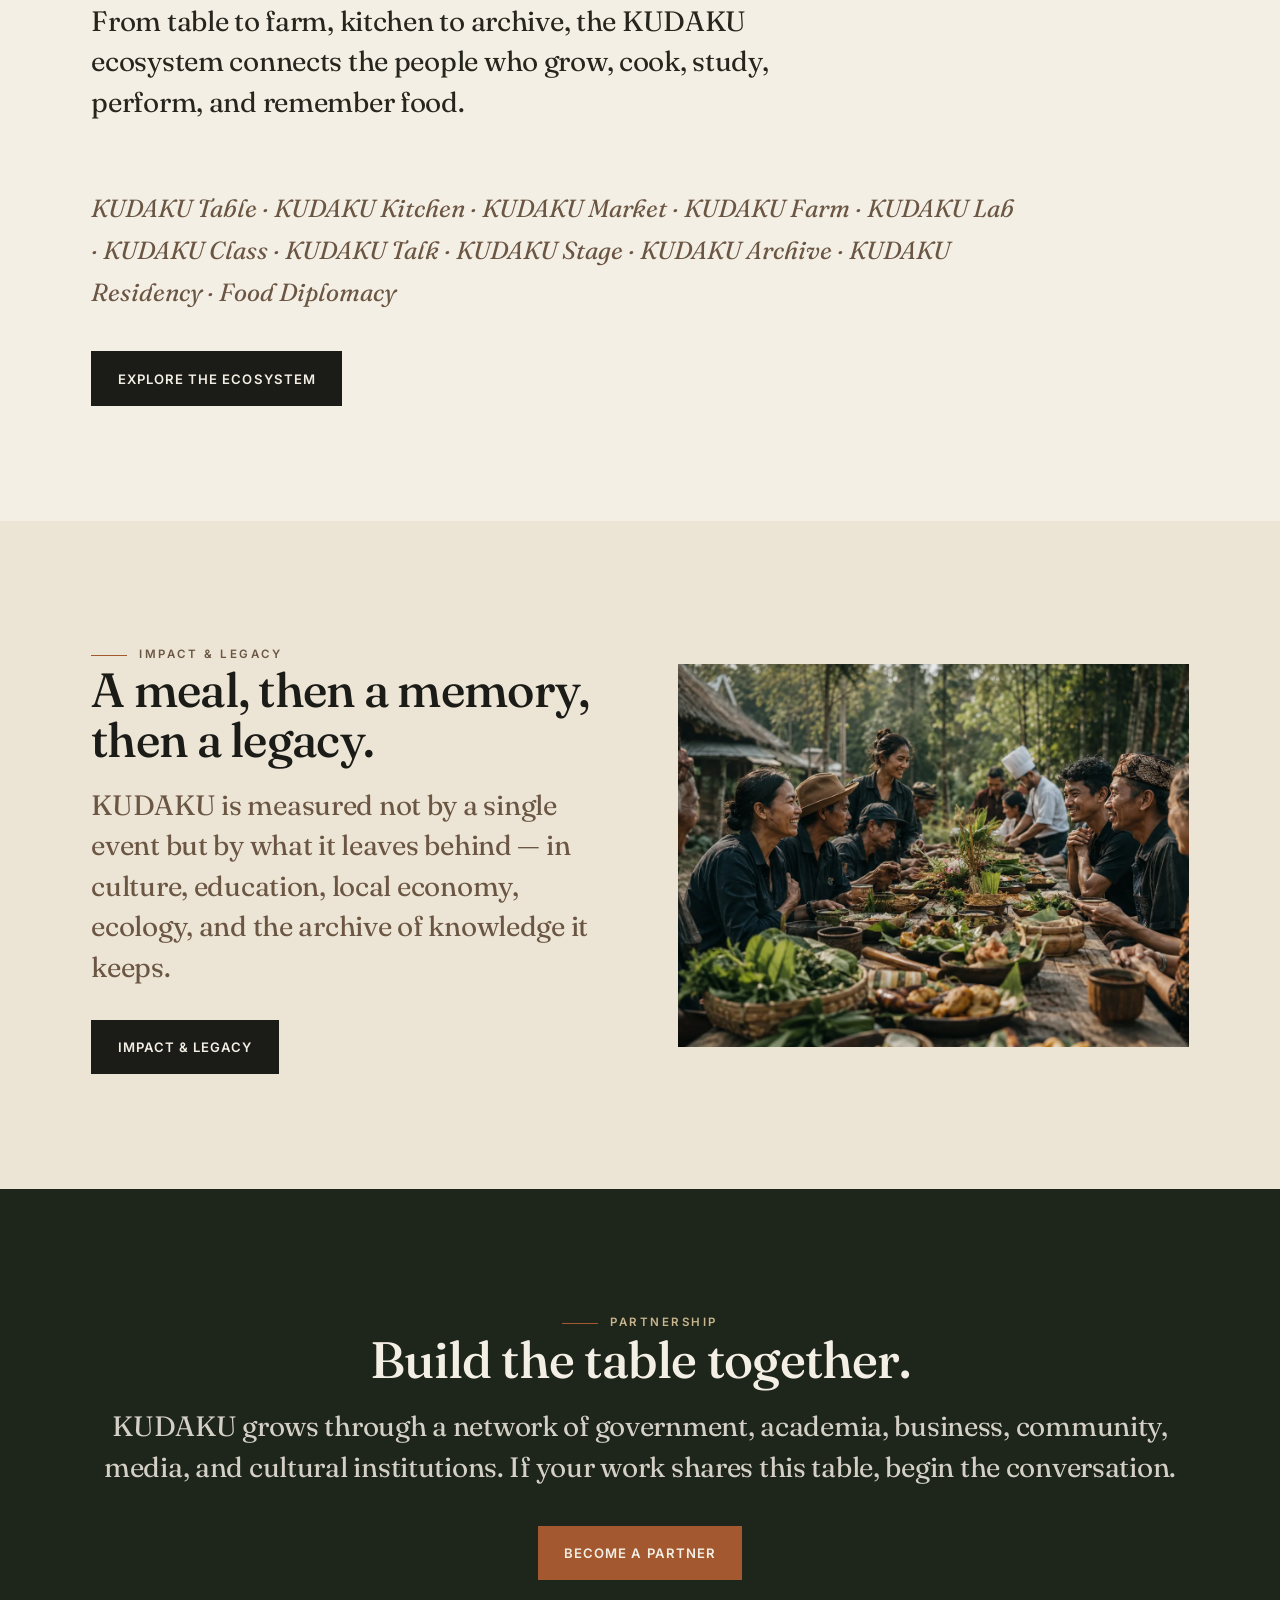
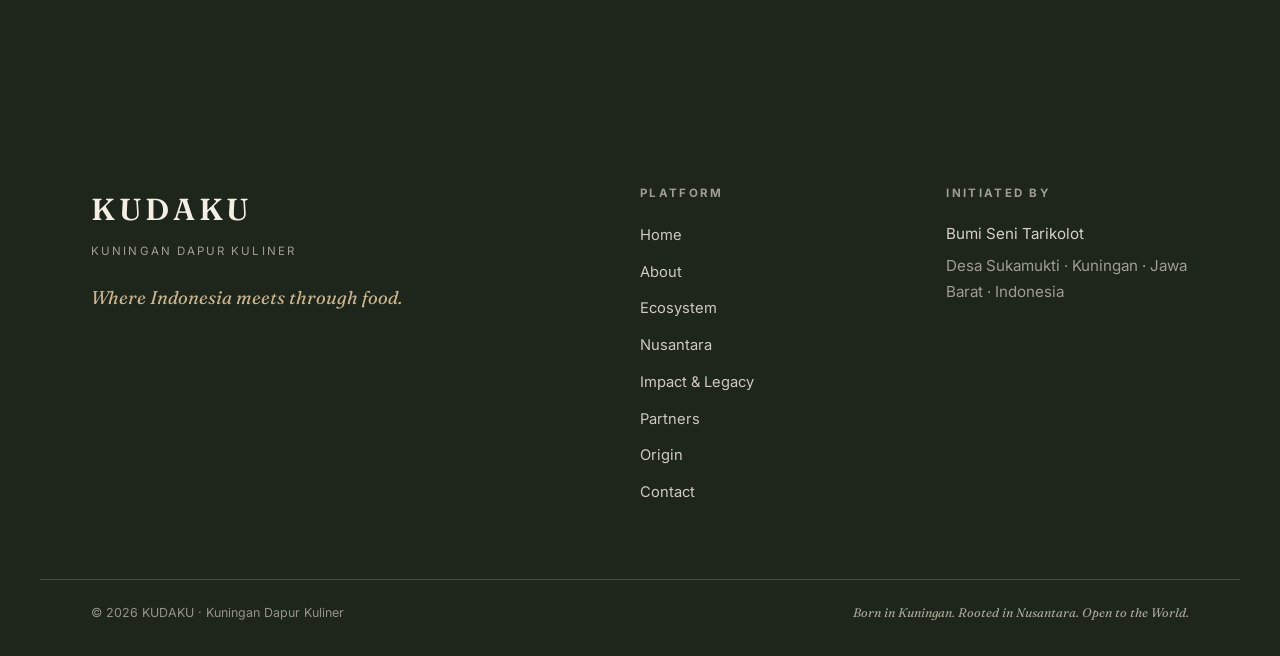
==== commit f9d69f08: "KUDAKU V0.2: align platform with official canon" ====
--- a/index.html
+++ b/index.html
@@ -86,6 +86,18 @@
     </div>
   </section>
 
+  <!-- Year-round lifecycle -->
+  <section class="section section--paper">
+    <div class="container">
+      <div class="section-head" data-reveal>
+        <span class="kicker">Year-round platform</span>
+        <h2 class="display">The event lasts a few days. The platform works all year.</h2>
+        <p class="lead">"Event berlangsung beberapa hari, tetapi platform KUDAKU bekerja sepanjang tahun." KUDAKU Nusantara is the annual peak — not the whole of the work. Around it runs a full cycle that never stops.</p>
+      </div>
+      <div class="lifecycle" data-render="lifecycle"></div>
+    </div>
+  </section>
+
   <!-- Ecosystem overview -->
   <section class="section section--paper">
     <div class="container">
--- a/assets/css/styles.css
+++ b/assets/css/styles.css
@@ -598,3 +598,73 @@
   color: var(--bark);
   max-width: 58rem;
 }
+
+/* ---------------------------- Canon additions (V0.2) ---------------------------- */
+.program-subtitle {
+  display: block;
+  font-family: var(--font-serif);
+  font-style: italic;
+  font-size: 0.98rem;
+  color: var(--clay);
+  margin-top: 0.4rem;
+}
+.program-concept {
+  margin-top: 1.1rem;
+  padding-top: 0.9rem;
+  border-top: 1px solid var(--line);
+  font-family: var(--font-serif);
+  font-style: italic;
+  font-size: 0.95rem;
+  line-height: 1.45;
+  color: var(--ink-soft);
+}
+
+.day-subtitle {
+  display: block;
+  font-family: var(--font-serif);
+  font-weight: 500;
+  font-size: 1.25rem;
+  line-height: 1.3;
+  color: var(--ink);
+  margin-top: 0.6rem;
+}
+.day-moments-wrap { margin-top: 1.5rem; }
+.day-moments-label {
+  display: block;
+  font-size: 0.7rem;
+  letter-spacing: 0.2em;
+  text-transform: uppercase;
+  color: var(--bark);
+  margin-bottom: 0.7rem;
+}
+.day-moments { display: flex; flex-wrap: wrap; gap: 0.5rem; }
+.day-moments li {
+  font-size: 0.82rem;
+  line-height: 1.4;
+  color: var(--ink-soft);
+  background: var(--paper-2);
+  border: 1px solid var(--line);
+  padding: 0.35rem 0.7rem;
+}
+
+.lifecycle {
+  display: grid;
+  grid-template-columns: repeat(3, 1fr);
+  gap: 1px;
+  background: var(--line);
+  border: 1px solid var(--line);
+}
+.lifecycle-phase {
+  background: var(--paper);
+  padding: clamp(1.6rem, 3vw, 2.4rem);
+  display: flex;
+  flex-direction: column;
+  gap: 0.6rem;
+}
+.lifecycle-dot { width: 8px; height: 8px; border-radius: 50%; background: var(--clay); }
+.lifecycle-phase-name { font-family: var(--font-serif); font-size: 1.35rem; font-weight: 500; }
+.lifecycle-phase-text { font-size: 0.92rem; line-height: 1.62; color: var(--bark); }
+
+@media (max-width: 640px) {
+  .lifecycle { grid-template-columns: 1fr; }
+}
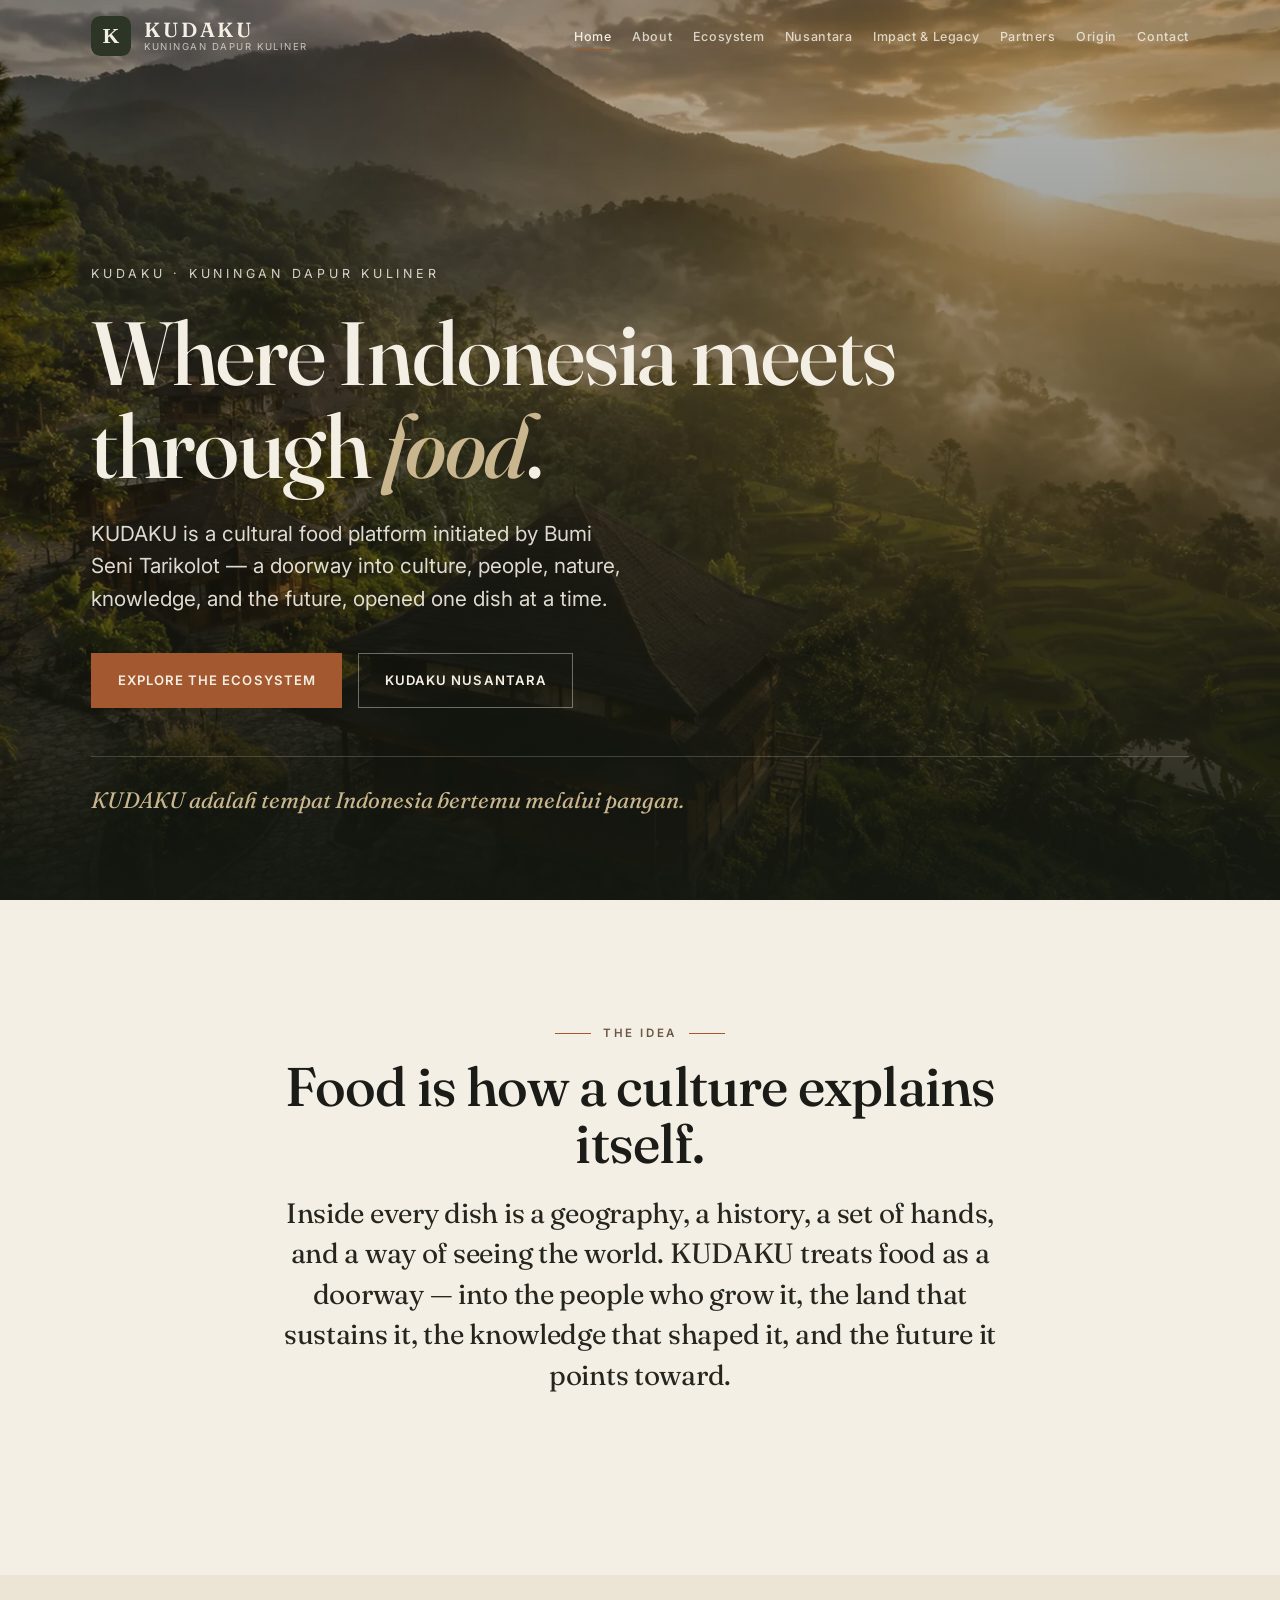
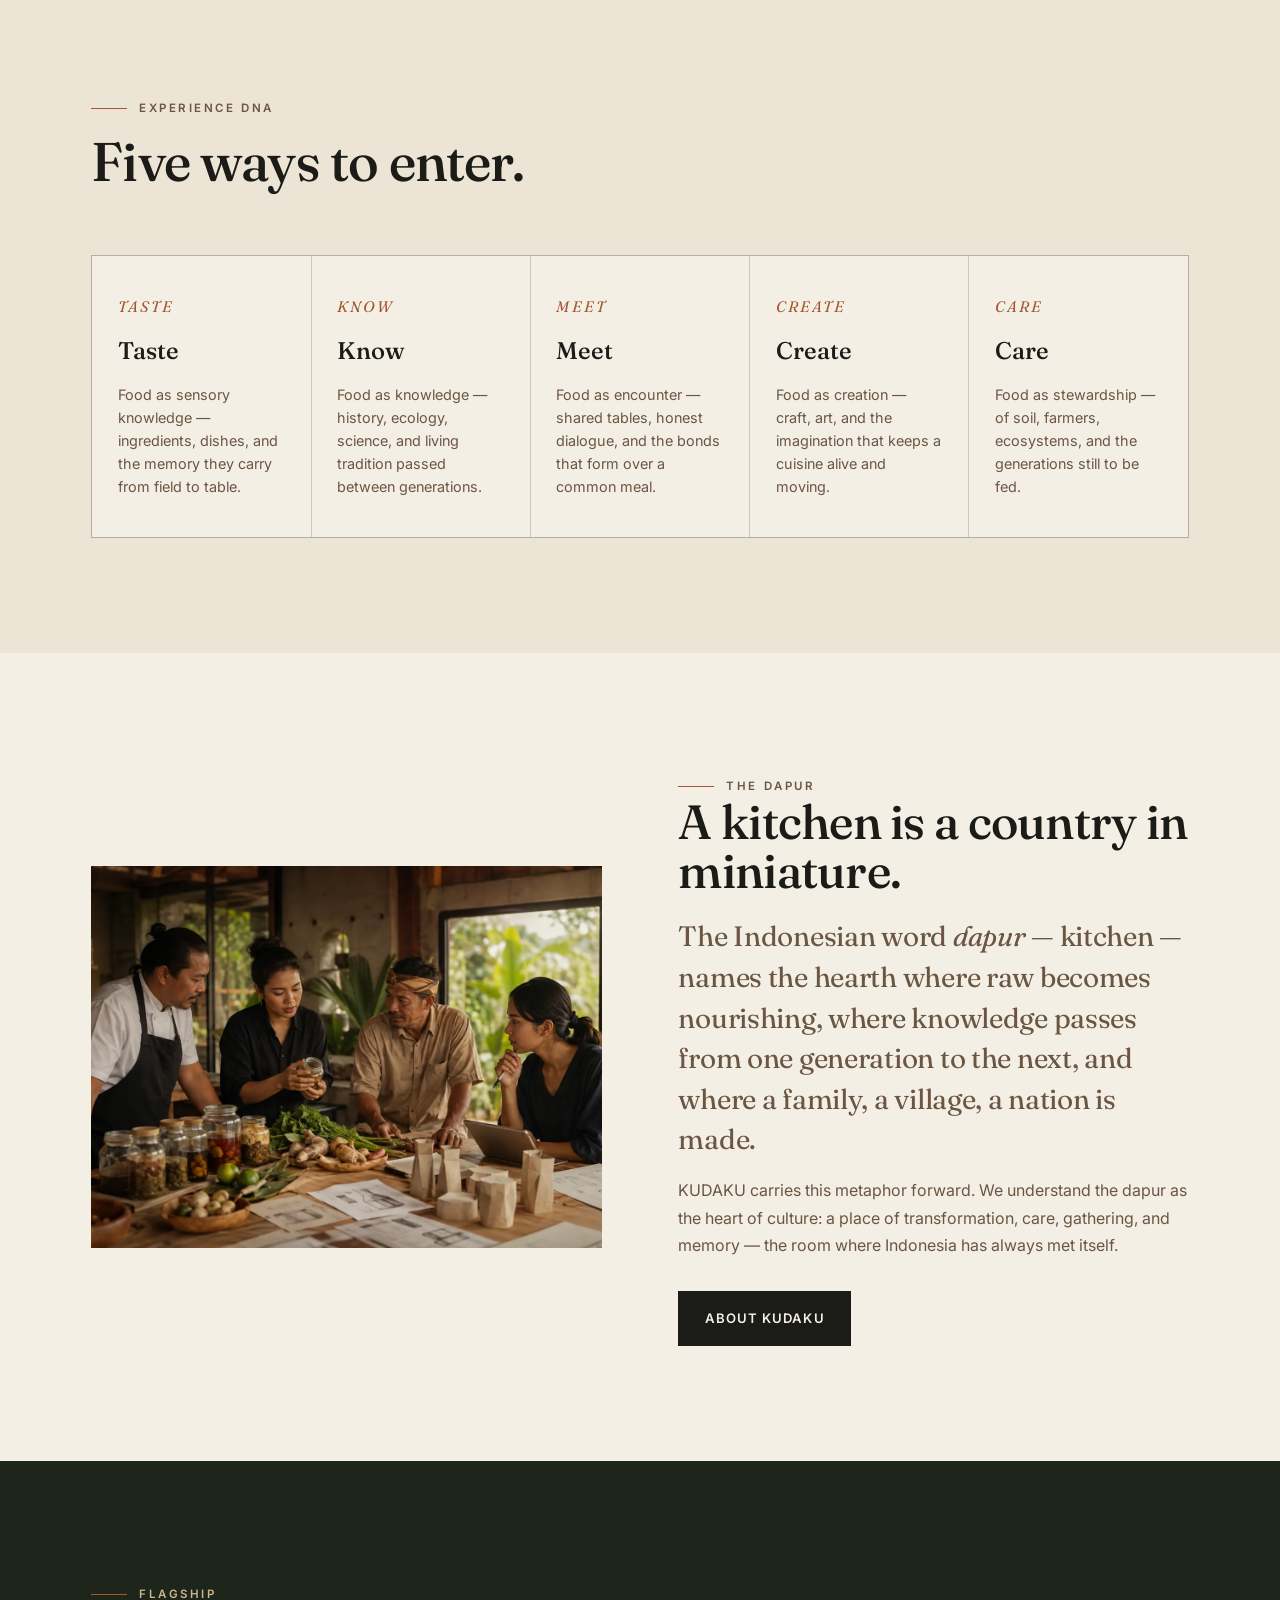
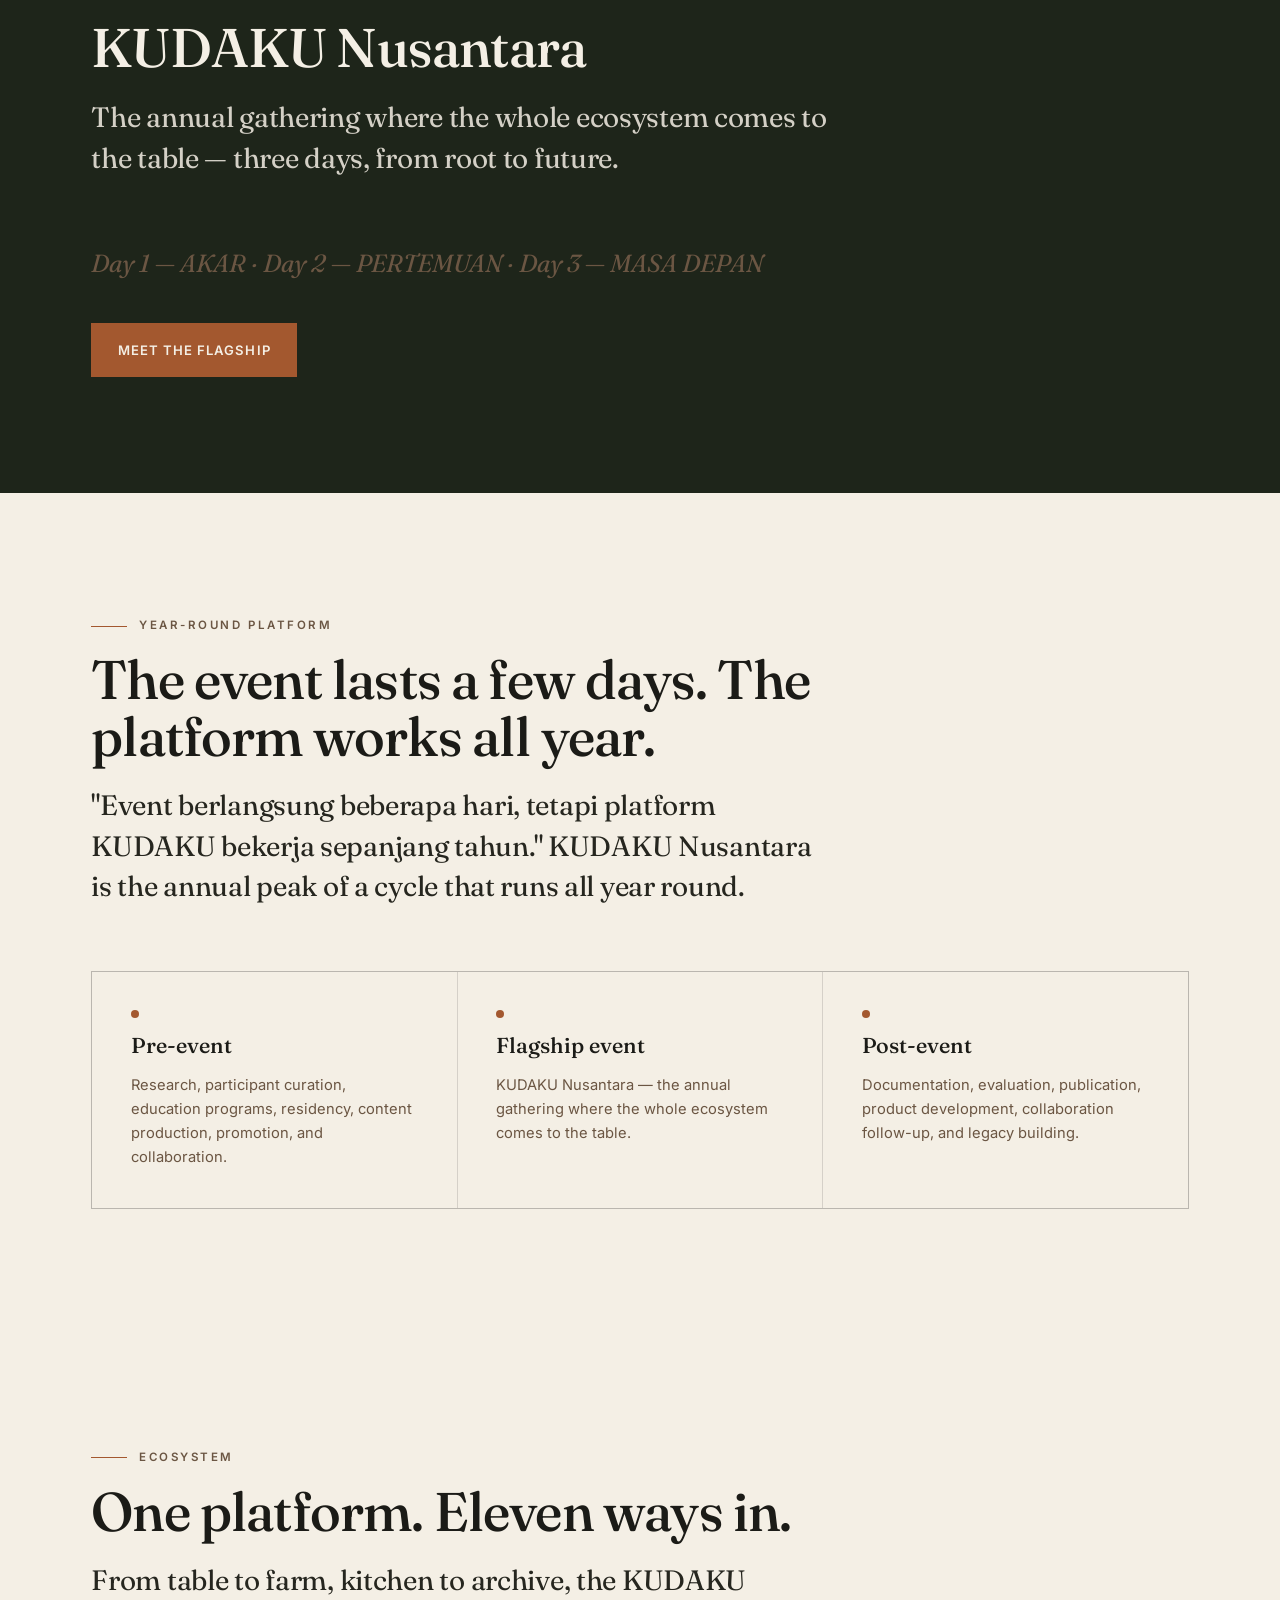
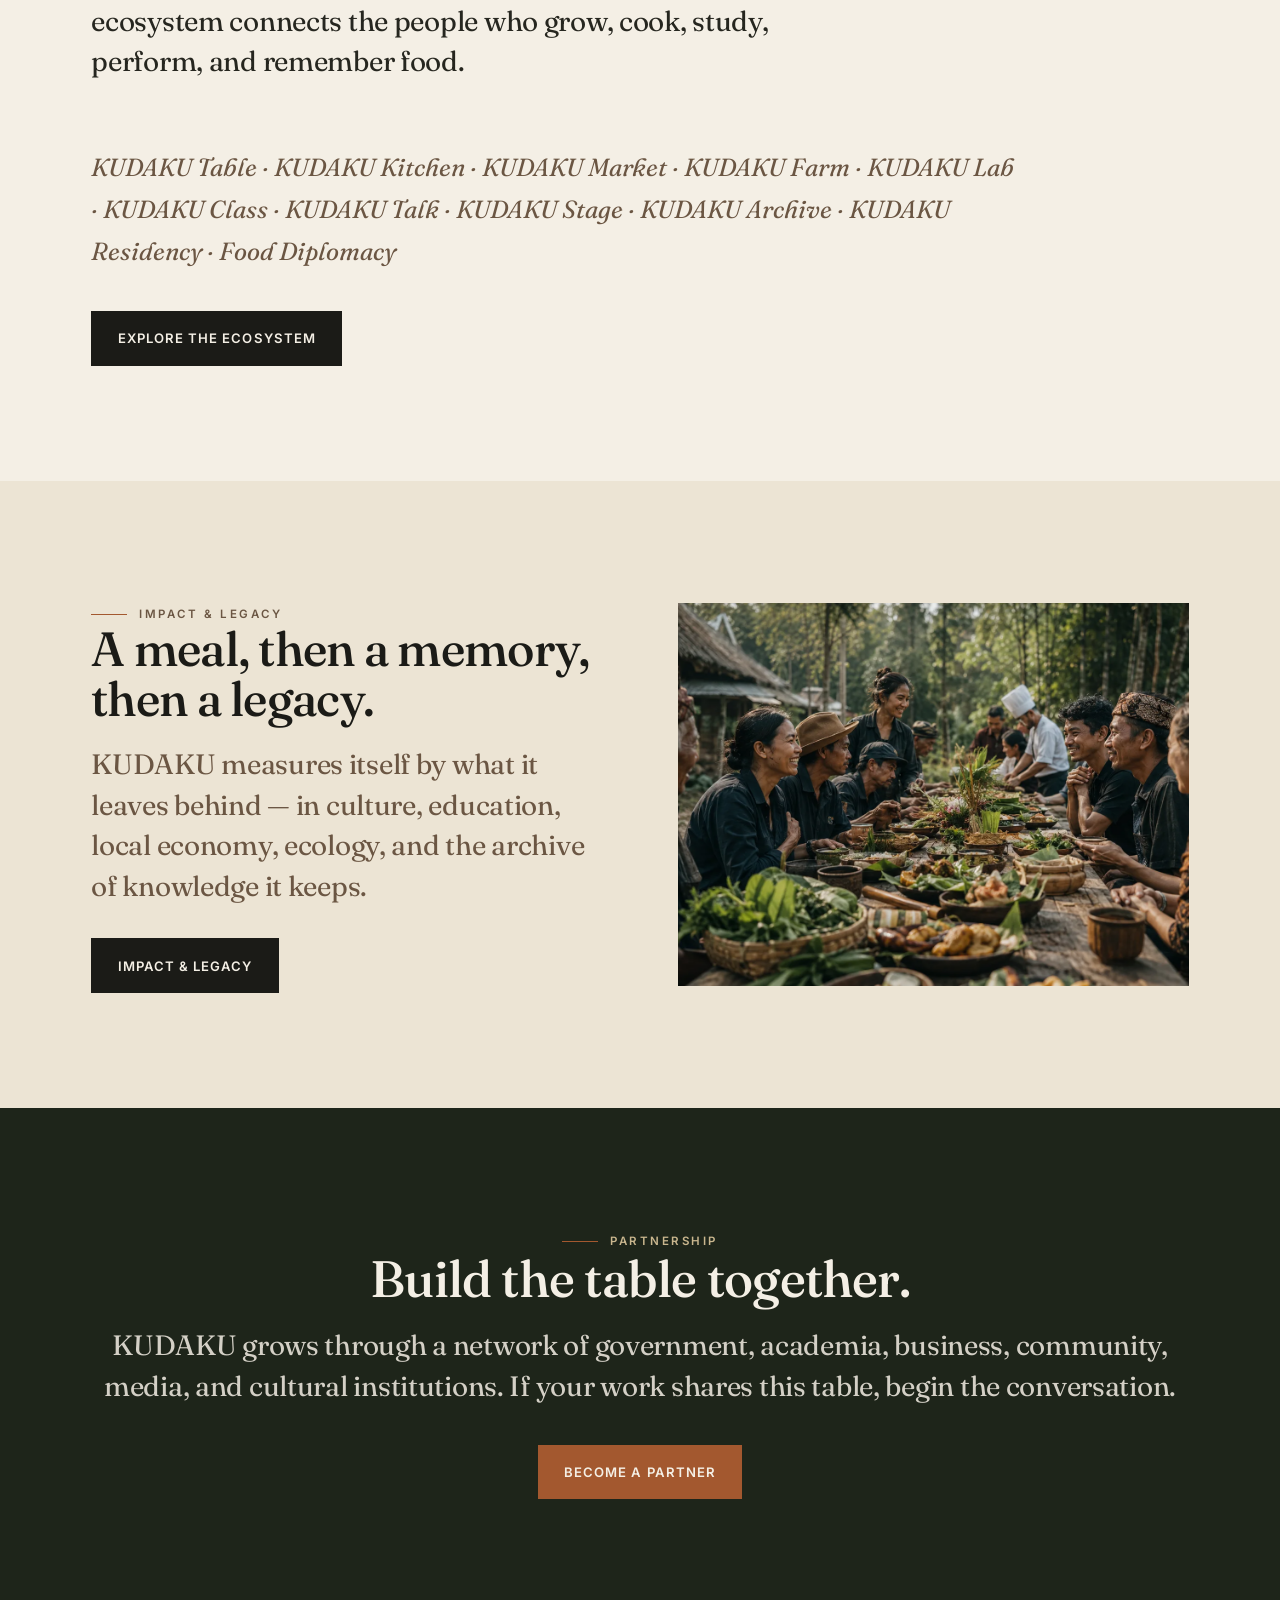
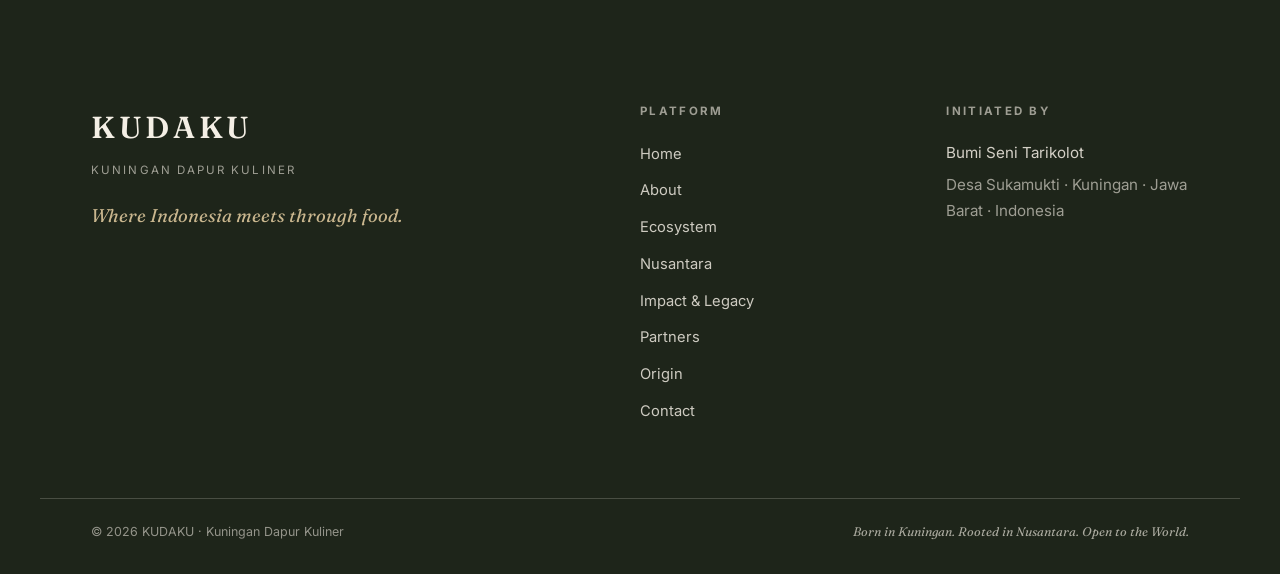
==== commit ca86fc20: "KUDAKU V0.2.1: remove negative-definition copy patterns" ====
--- a/index.html
+++ b/index.html
@@ -36,7 +36,7 @@
     <div class="container">
       <div class="section-head section-head--center" data-reveal>
         <span class="kicker">The idea</span>
-        <h2 class="display">Food is not only what we eat. It is how a culture explains itself.</h2>
+        <h2 class="display">Food is how a culture explains itself.</h2>
         <p class="lead">Inside every dish is a geography, a history, a set of hands, and a way of seeing the world. KUDAKU treats food as a doorway — into the people who grow it, the land that sustains it, the knowledge that shaped it, and the future it points toward.</p>
       </div>
     </div>
@@ -62,7 +62,7 @@
       <div class="split-body" data-reveal>
         <span class="kicker">The dapur</span>
         <h2 class="display">A kitchen is a country in miniature.</h2>
-        <p class="lead">The Indonesian word <em>dapur</em> — kitchen — names more than a room. It is the hearth where raw becomes nourishing, where knowledge passes from one generation to the next, and where a family, a village, a nation is made.</p>
+        <p class="lead">The Indonesian word <em>dapur</em> — kitchen — names the hearth where raw becomes nourishing, where knowledge passes from one generation to the next, and where a family, a village, a nation is made.</p>
         <p>KUDAKU carries this metaphor forward. We understand the dapur as the heart of culture: a place of transformation, care, gathering, and memory — the room where Indonesia has always met itself.</p>
         <div class="hero-actions" style="margin-top:2rem">
           <a class="btn btn--ink" href="about.html">About KUDAKU</a>
@@ -92,7 +92,7 @@
       <div class="section-head" data-reveal>
         <span class="kicker">Year-round platform</span>
         <h2 class="display">The event lasts a few days. The platform works all year.</h2>
-        <p class="lead">"Event berlangsung beberapa hari, tetapi platform KUDAKU bekerja sepanjang tahun." KUDAKU Nusantara is the annual peak — not the whole of the work. Around it runs a full cycle that never stops.</p>
+        <p class="lead">"Event berlangsung beberapa hari, tetapi platform KUDAKU bekerja sepanjang tahun." KUDAKU Nusantara is the annual peak of a cycle that runs all year round.</p>
       </div>
       <div class="lifecycle" data-render="lifecycle"></div>
     </div>
@@ -119,7 +119,7 @@
       <div class="split-body" data-reveal>
         <span class="kicker">Impact &amp; legacy</span>
         <h2 class="display">A meal, then a memory, then a legacy.</h2>
-        <p class="lead">KUDAKU is measured not by a single event but by what it leaves behind — in culture, education, local economy, ecology, and the archive of knowledge it keeps.</p>
+        <p class="lead">KUDAKU measures itself by what it leaves behind — in culture, education, local economy, ecology, and the archive of knowledge it keeps.</p>
         <div class="hero-actions" style="margin-top:2rem">
           <a class="btn btn--ink" href="impact.html">Impact &amp; legacy</a>
         </div>
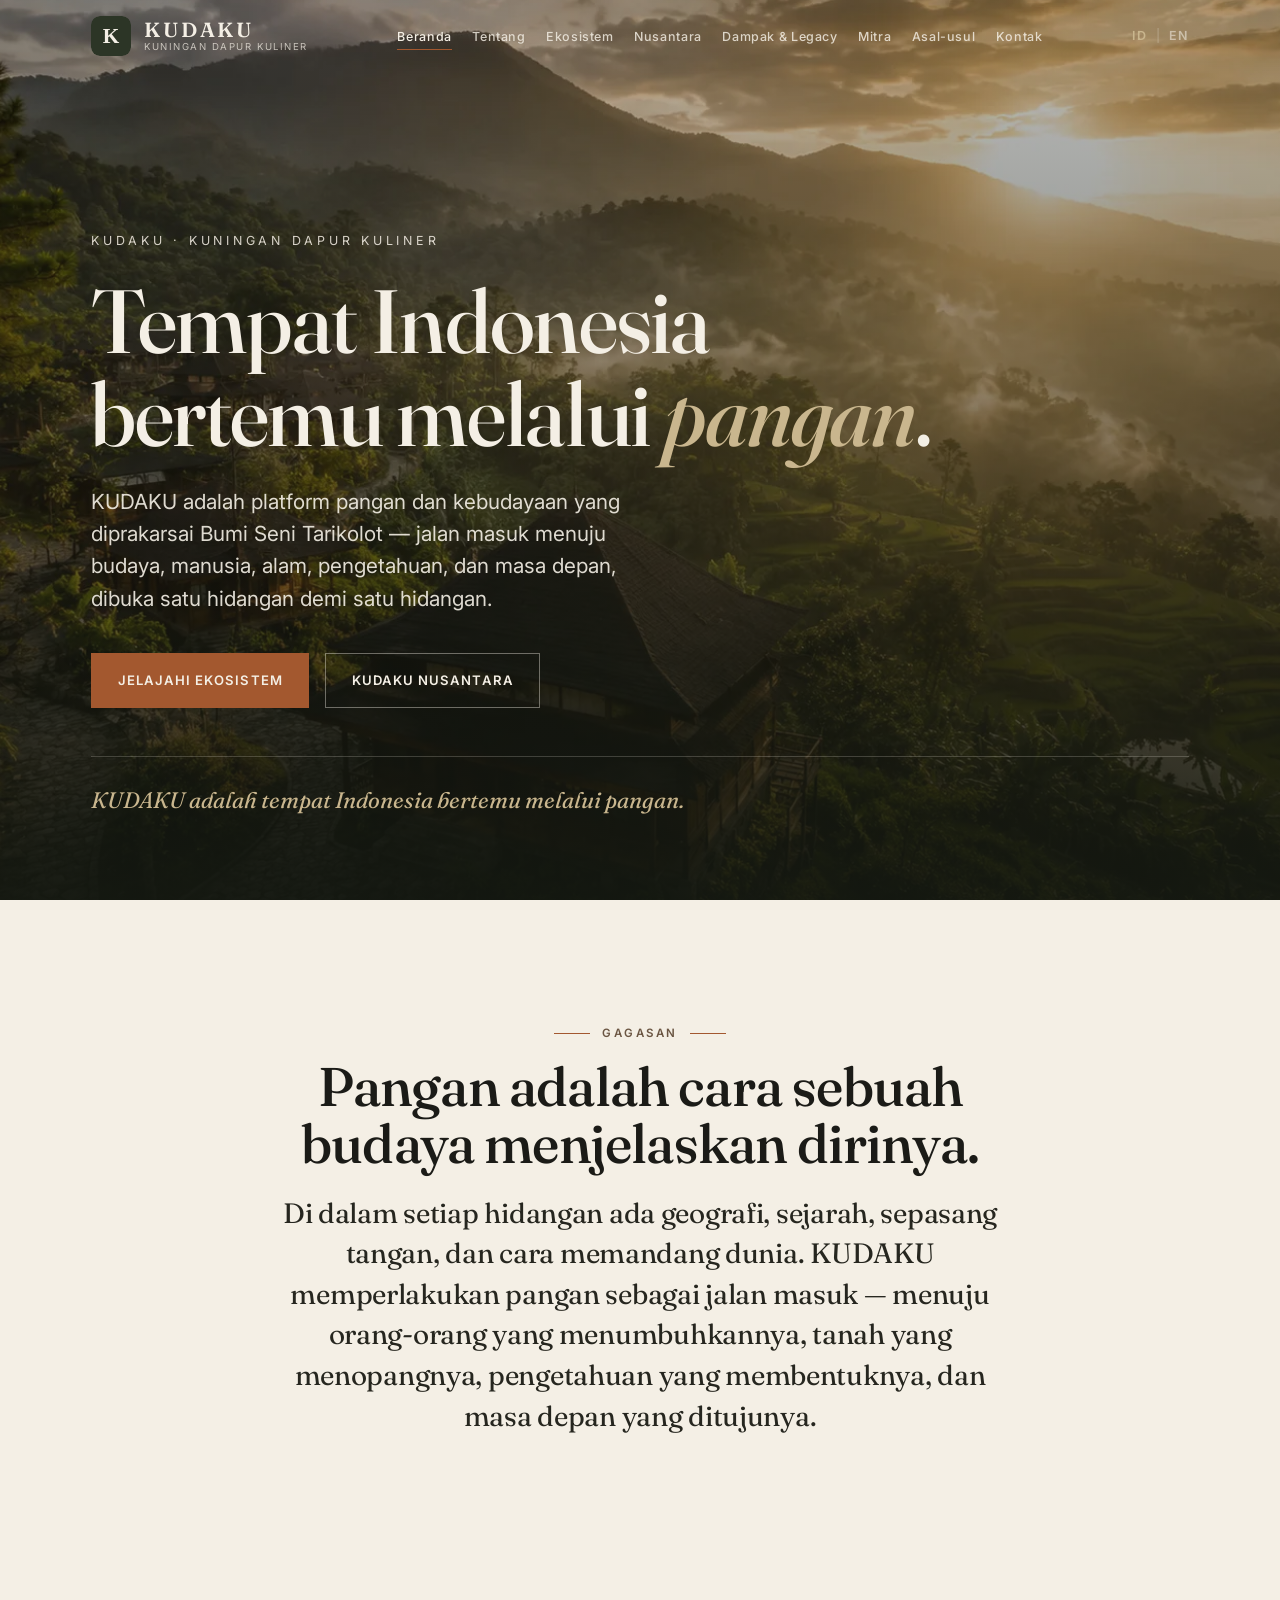
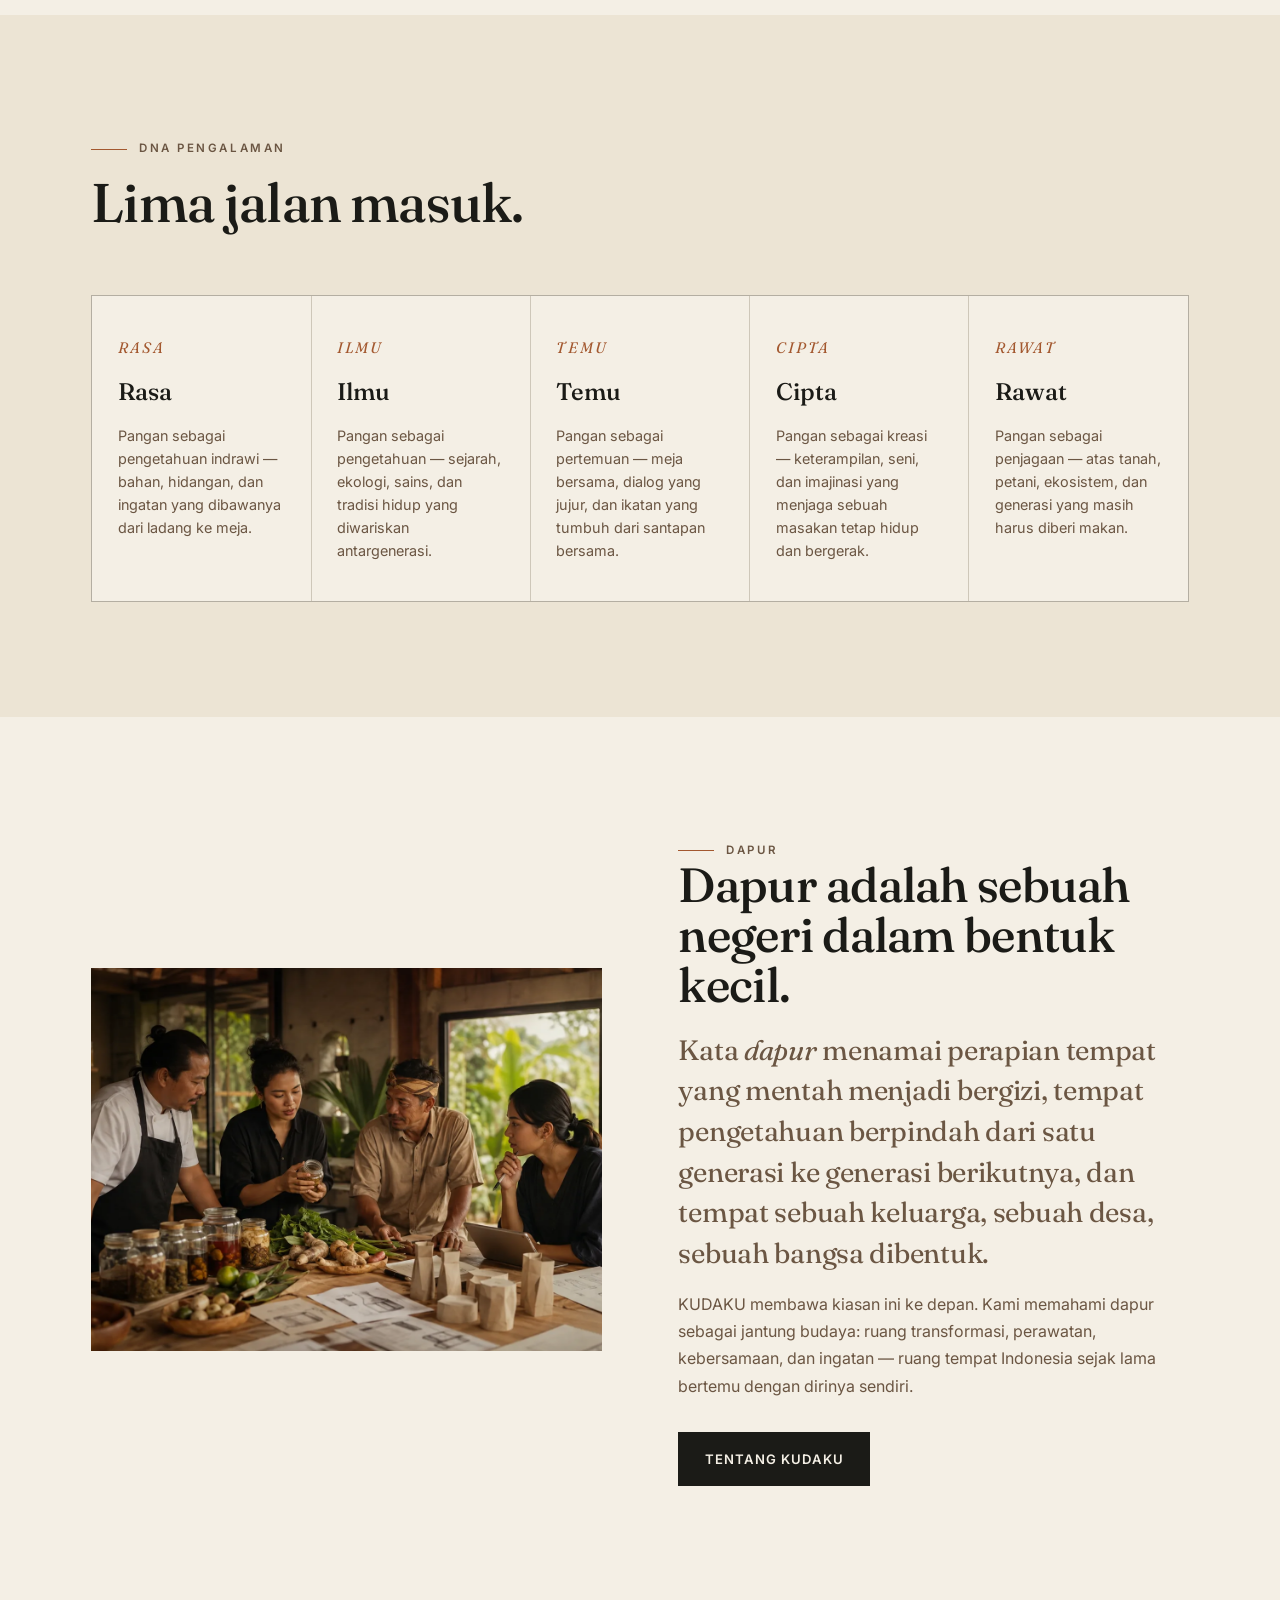
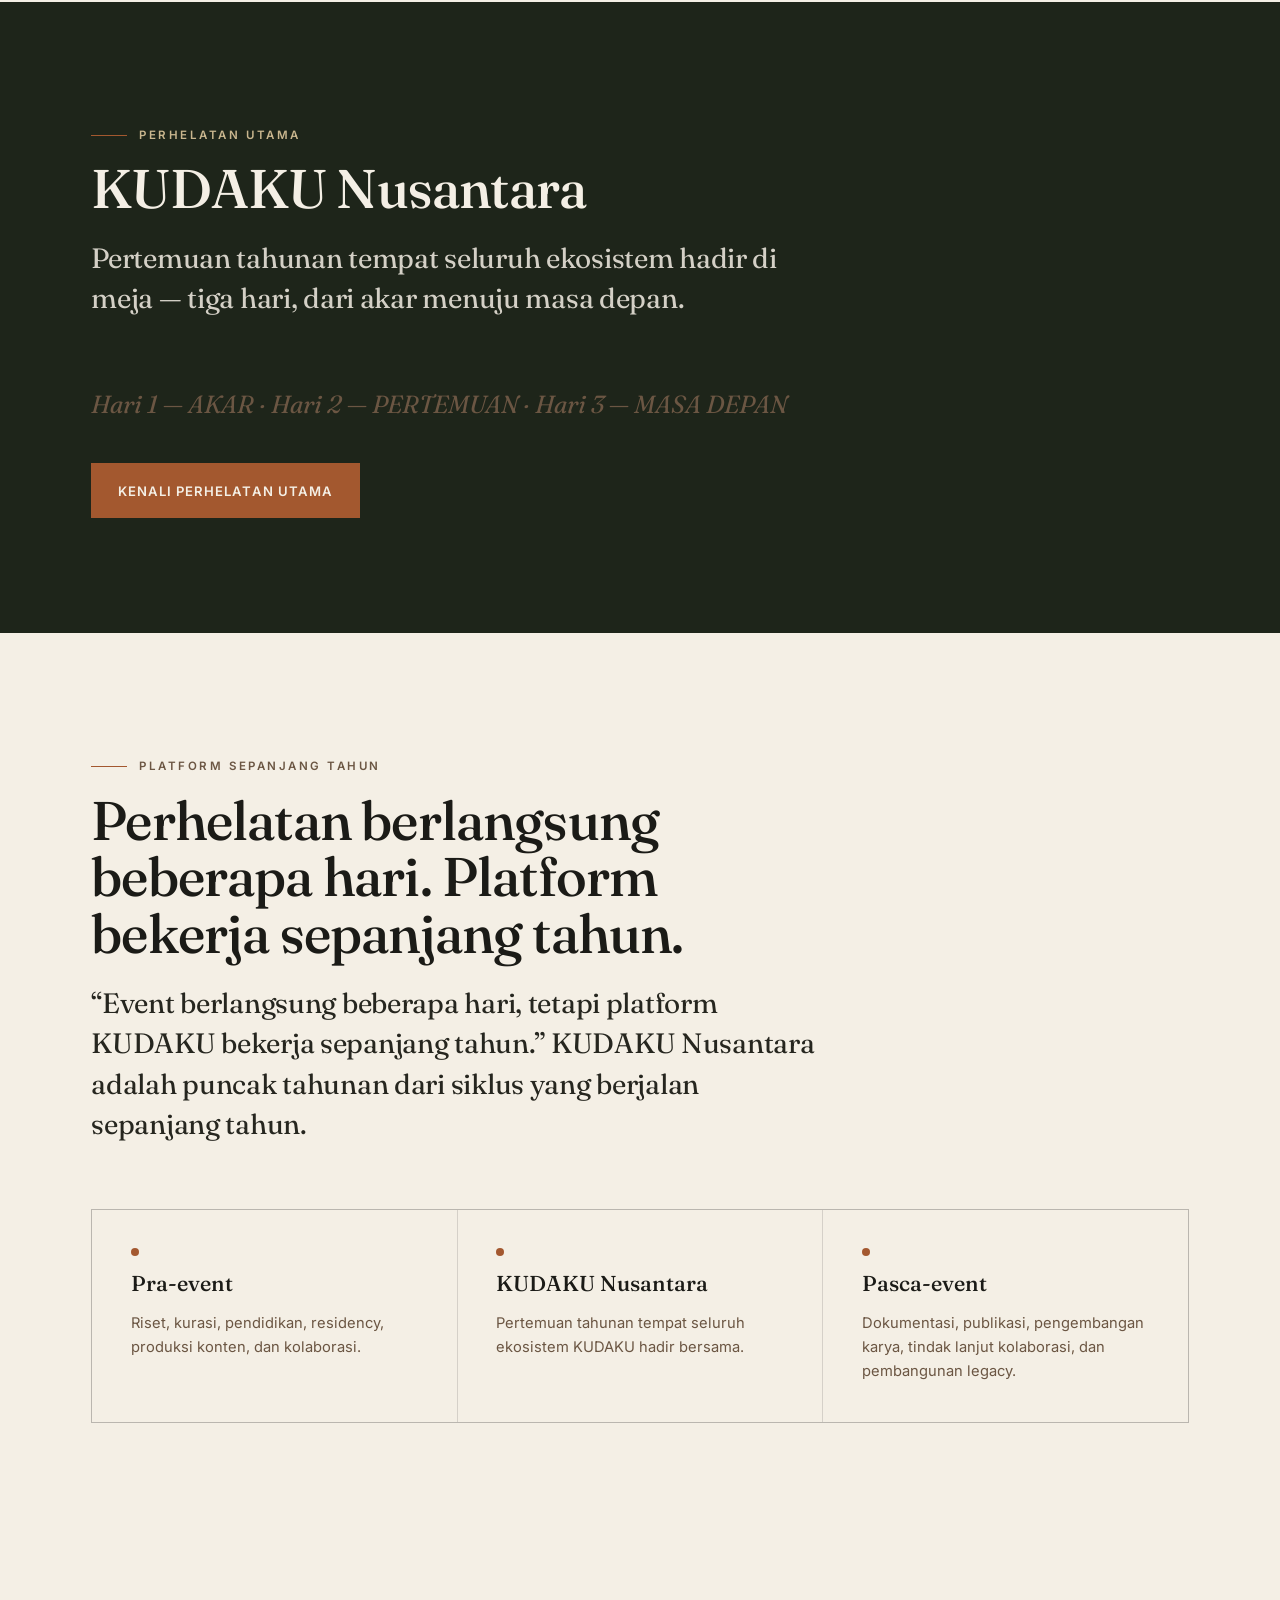
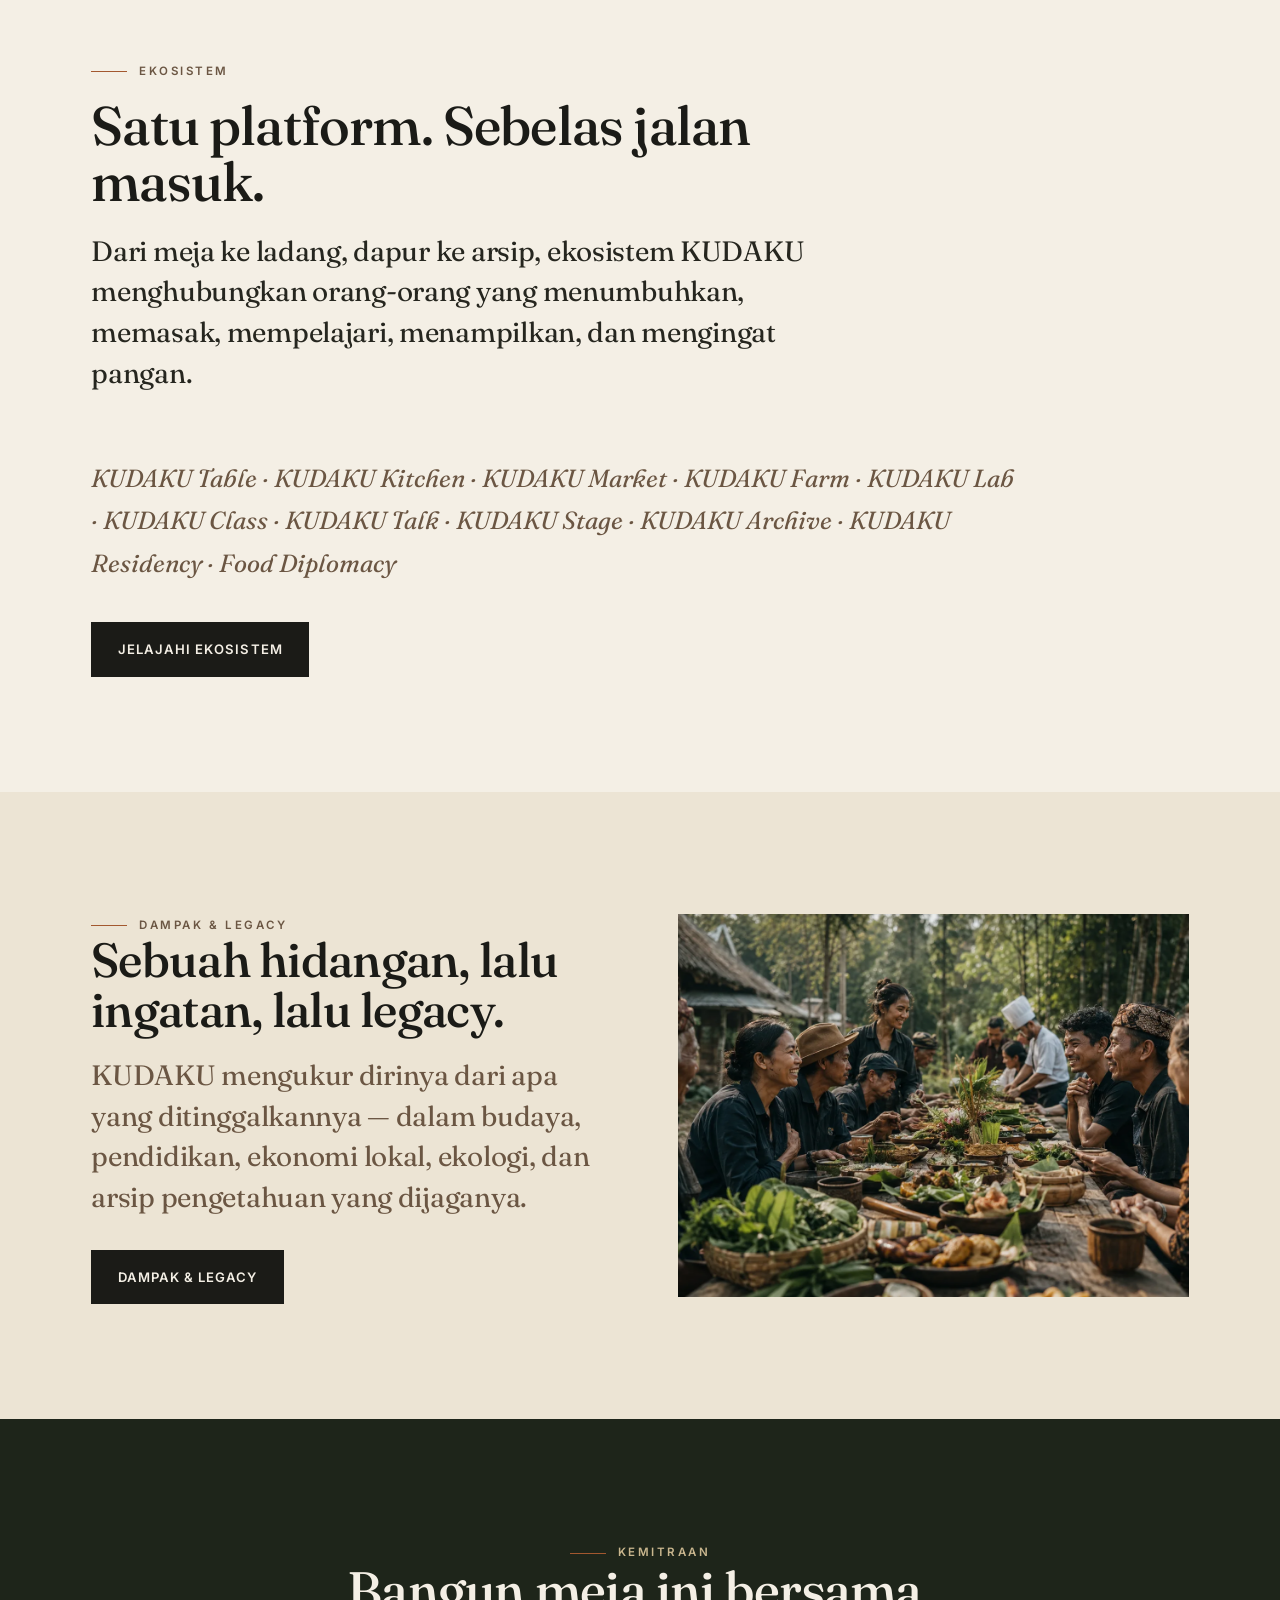
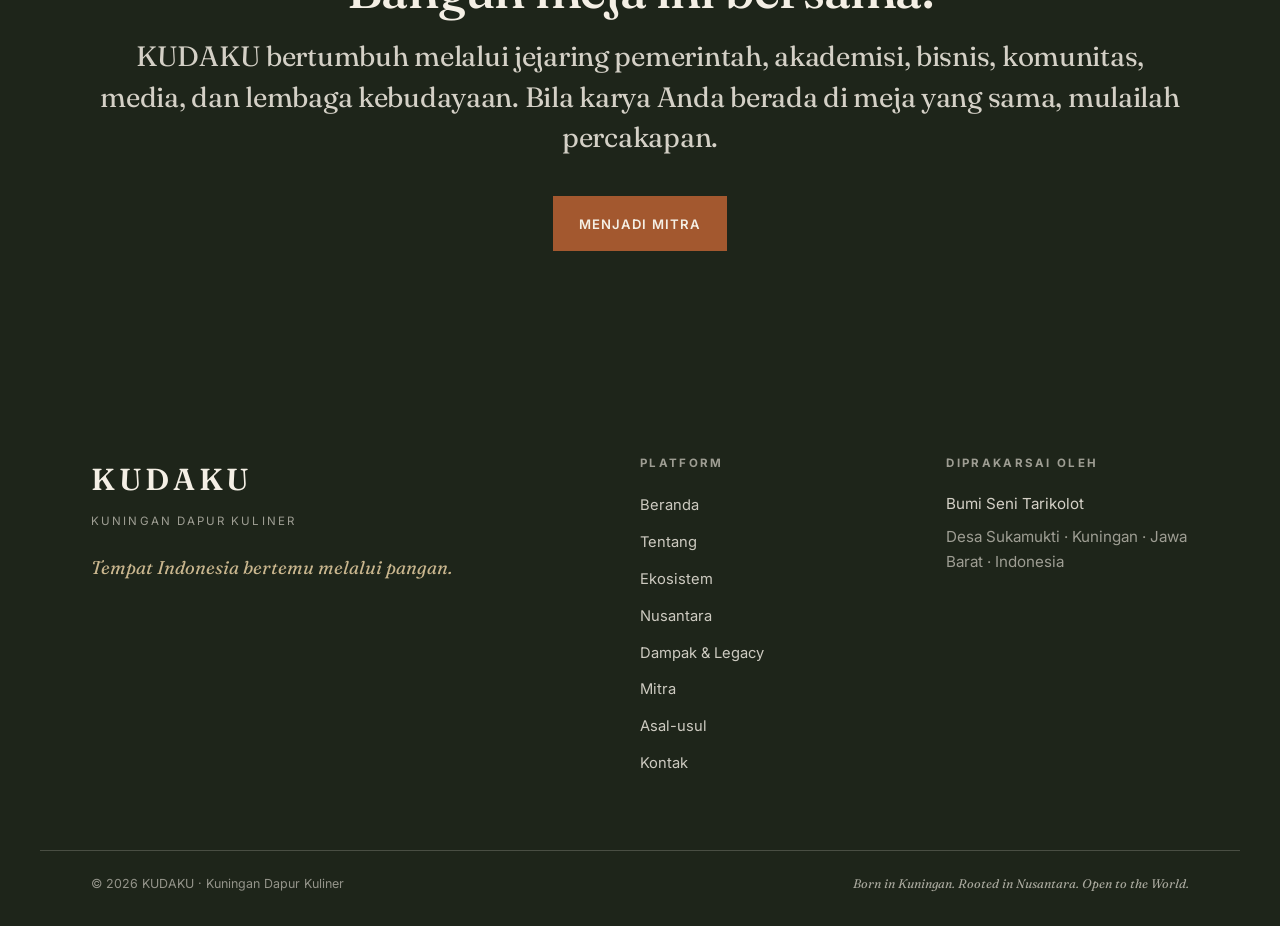
==== commit 87932554: "KUDAKU V0.3: add Indonesian bilingual experience" ====
--- a/index.html
+++ b/index.html
@@ -2,6 +2,7 @@
 <html lang="en">
 <head>
 <meta charset="utf-8">
+<script>(function(){var d=document.documentElement;d.classList.add("app-loading");var k="kudaku-lang",m=location.search.match(/[?&]lang=(id|en)/),l;try{l=(m&&m[1])||localStorage.getItem(k)||"id";}catch(e){l=(m&&m[1])||"id";}if(l!=="en")l="id";d.lang=l;d.setAttribute("data-lang",l);window.setTimeout(function(){d.classList.remove("app-loading");d.classList.add("app-ready");},1500);})();</script>
 <meta name="viewport" content="width=device-width, initial-scale=1">
 <title>KUDAKU — Kuningan Dapur Kuliner · A Cultural Food Platform</title>
 <meta name="description" content="KUDAKU is a cultural food platform initiated by Bumi Seni Tarikolot. Born in Kuningan, rooted in Nusantara, open to the world — where Indonesia meets through food.">
@@ -20,14 +21,14 @@
     <div class="hero-bg" style="background-image:url('assets/img/kudaku/kudaku-origin.webp')"></div>
     <div class="hero-scrim"></div>
     <div class="hero-inner">
-      <p class="hero-eyebrow">KUDAKU · Kuningan Dapur Kuliner</p>
-      <h1 class="display hero-title">Where Indonesia meets through <em>food</em>.</h1>
-      <p class="hero-sub">KUDAKU is a cultural food platform initiated by Bumi Seni Tarikolot — a doorway into culture, people, nature, knowledge, and the future, opened one dish at a time.</p>
+      <p class="hero-eyebrow" data-i18n="heroEyebrow">KUDAKU · Kuningan Dapur Kuliner</p>
+      <h1 class="display hero-title" data-i18n="heroTitle">Where Indonesia meets through <em>food</em>.</h1>
+      <p class="hero-sub" data-i18n="heroSub">KUDAKU is a cultural food platform initiated by Bumi Seni Tarikolot — a doorway into culture, people, nature, knowledge, and the future, opened one dish at a time.</p>
       <div class="hero-actions">
-        <a class="btn btn--clay" href="ecosystem.html">Explore the ecosystem</a>
-        <a class="btn btn--ghost" href="nusantara.html">KUDAKU Nusantara</a>
+        <a class="btn btn--clay" href="ecosystem.html" data-i18n="heroCta1">Explore the ecosystem</a>
+        <a class="btn btn--ghost" href="nusantara.html" data-i18n="heroCta2">KUDAKU Nusantara</a>
       </div>
-      <p class="hero-tagline">KUDAKU adalah tempat Indonesia bertemu melalui pangan.</p>
+      <p class="hero-tagline" data-i18n="heroTagline">KUDAKU adalah tempat Indonesia bertemu melalui pangan.</p>
     </div>
   </section>
 
@@ -35,9 +36,9 @@
   <section class="section section--paper">
     <div class="container">
       <div class="section-head section-head--center" data-reveal>
-        <span class="kicker">The idea</span>
-        <h2 class="display">Food is how a culture explains itself.</h2>
-        <p class="lead">Inside every dish is a geography, a history, a set of hands, and a way of seeing the world. KUDAKU treats food as a doorway — into the people who grow it, the land that sustains it, the knowledge that shaped it, and the future it points toward.</p>
+        <span class="kicker" data-i18n="ideaKicker">The idea</span>
+        <h2 class="display" data-i18n="ideaTitle">Food is how a culture explains itself.</h2>
+        <p class="lead" data-i18n="ideaLead">Inside every dish is a geography, a history, a set of hands, and a way of seeing the world. KUDAKU treats food as a doorway — into the people who grow it, the land that sustains it, the knowledge that shaped it, and the future it points toward.</p>
       </div>
     </div>
   </section>
@@ -46,8 +47,8 @@
   <section class="section section--paper2">
     <div class="container">
       <div class="section-head" data-reveal>
-        <span class="kicker">Experience DNA</span>
-        <h2 class="display">Five ways to enter.</h2>
+        <span class="kicker" data-i18n="dnaKicker">Experience DNA</span>
+        <h2 class="display" data-i18n="dnaTitle">Five ways to enter.</h2>
       </div>
       <ol class="dna-list" data-render="dna"></ol>
     </div>
@@ -60,12 +61,12 @@
         <img src="assets/img/kudaku/kudaku-lab.webp" alt="The KUDAKU Kitchen — a warm, natural-lit interior where raw ingredients become shared meaning" loading="lazy">
       </div>
       <div class="split-body" data-reveal>
-        <span class="kicker">The dapur</span>
-        <h2 class="display">A kitchen is a country in miniature.</h2>
-        <p class="lead">The Indonesian word <em>dapur</em> — kitchen — names the hearth where raw becomes nourishing, where knowledge passes from one generation to the next, and where a family, a village, a nation is made.</p>
-        <p>KUDAKU carries this metaphor forward. We understand the dapur as the heart of culture: a place of transformation, care, gathering, and memory — the room where Indonesia has always met itself.</p>
+        <span class="kicker" data-i18n="dapurKicker">The dapur</span>
+        <h2 class="display" data-i18n="dapurTitle">A kitchen is a country in miniature.</h2>
+        <p class="lead" data-i18n="dapurLead">The Indonesian word <em>dapur</em> — kitchen — names the hearth where raw becomes nourishing, where knowledge passes from one generation to the next, and where a family, a village, a nation is made.</p>
+        <p data-i18n="dapurText">KUDAKU carries this metaphor forward. We understand the dapur as the heart of culture: a place of transformation, care, gathering, and memory — the room where Indonesia has always met itself.</p>
         <div class="hero-actions" style="margin-top:2rem">
-          <a class="btn btn--ink" href="about.html">About KUDAKU</a>
+          <a class="btn btn--ink" href="about.html" data-i18n="dapurCta">About KUDAKU</a>
         </div>
       </div>
     </div>
@@ -75,13 +76,13 @@
   <section class="section section--dark">
     <div class="container">
       <div class="section-head" data-reveal>
-        <span class="kicker" style="color:var(--sand)">Flagship</span>
-        <h2 class="display" style="color:var(--paper)">KUDAKU Nusantara</h2>
-        <p class="lead" style="color:rgba(244,239,229,.85)">The annual gathering where the whole ecosystem comes to the table — three days, from root to future.</p>
+        <span class="kicker" style="color:var(--sand)" data-i18n="flagshipKicker">Flagship</span>
+        <h2 class="display" style="color:var(--paper)" data-i18n="flagshipTitle">KUDAKU Nusantara</h2>
+        <p class="lead" style="color:rgba(244,239,229,.85)" data-i18n="flagshipLead">The annual gathering where the whole ecosystem comes to the table — three days, from root to future.</p>
       </div>
-      <p class="module-roll" data-reveal>Day 1 — AKAR &middot; Day 2 — PERTEMUAN &middot; Day 3 — MASA DEPAN</p>
+      <p class="module-roll" data-reveal data-i18n="flagshipRoll">Day 1 — AKAR &middot; Day 2 — PERTEMUAN &middot; Day 3 — MASA DEPAN</p>
       <div class="hero-actions" style="margin-top:2.4rem" data-reveal>
-        <a class="btn btn--clay" href="nusantara.html">Meet the flagship</a>
+        <a class="btn btn--clay" href="nusantara.html" data-i18n="flagshipCta">Meet the flagship</a>
       </div>
     </div>
   </section>
@@ -90,9 +91,9 @@
   <section class="section section--paper">
     <div class="container">
       <div class="section-head" data-reveal>
-        <span class="kicker">Year-round platform</span>
-        <h2 class="display">The event lasts a few days. The platform works all year.</h2>
-        <p class="lead">"Event berlangsung beberapa hari, tetapi platform KUDAKU bekerja sepanjang tahun." KUDAKU Nusantara is the annual peak of a cycle that runs all year round.</p>
+        <span class="kicker" data-i18n="lifecycleKicker">Year-round platform</span>
+        <h2 class="display" data-i18n="lifecycleTitle">The event lasts a few days. The platform works all year.</h2>
+        <p class="lead" data-i18n="lifecycleLead">"Event berlangsung beberapa hari, tetapi platform KUDAKU bekerja sepanjang tahun." KUDAKU Nusantara is the annual peak of a cycle that runs all year round.</p>
       </div>
       <div class="lifecycle" data-render="lifecycle"></div>
     </div>
@@ -102,13 +103,13 @@
   <section class="section section--paper">
     <div class="container">
       <div class="section-head" data-reveal>
-        <span class="kicker">Ecosystem</span>
-        <h2 class="display">One platform. Eleven ways in.</h2>
-        <p class="lead">From table to farm, kitchen to archive, the KUDAKU ecosystem connects the people who grow, cook, study, perform, and remember food.</p>
+        <span class="kicker" data-i18n="ecoKicker">Ecosystem</span>
+        <h2 class="display" data-i18n="ecoTitle">One platform. Eleven ways in.</h2>
+        <p class="lead" data-i18n="ecoLead">From table to farm, kitchen to archive, the KUDAKU ecosystem connects the people who grow, cook, study, perform, and remember food.</p>
       </div>
-      <p class="module-roll" data-reveal>KUDAKU Table · KUDAKU Kitchen · KUDAKU Market · KUDAKU Farm · KUDAKU Lab · KUDAKU Class · KUDAKU Talk · KUDAKU Stage · KUDAKU Archive · KUDAKU Residency · Food Diplomacy</p>
+      <p class="module-roll" data-reveal data-i18n="ecoRoll">KUDAKU Table · KUDAKU Kitchen · KUDAKU Market · KUDAKU Farm · KUDAKU Lab · KUDAKU Class · KUDAKU Talk · KUDAKU Stage · KUDAKU Archive · KUDAKU Residency · Food Diplomacy</p>
       <div class="hero-actions" style="margin-top:2.4rem" data-reveal>
-        <a class="btn btn--ink" href="ecosystem.html">Explore the ecosystem</a>
+        <a class="btn btn--ink" href="ecosystem.html" data-i18n="ecoCta">Explore the ecosystem</a>
       </div>
     </div>
   </section>
@@ -117,11 +118,11 @@
   <section class="section section--paper2">
     <div class="container split">
       <div class="split-body" data-reveal>
-        <span class="kicker">Impact &amp; legacy</span>
-        <h2 class="display">A meal, then a memory, then a legacy.</h2>
-        <p class="lead">KUDAKU measures itself by what it leaves behind — in culture, education, local economy, ecology, and the archive of knowledge it keeps.</p>
+        <span class="kicker" data-i18n="impactKicker">Impact &amp; legacy</span>
+        <h2 class="display" data-i18n="impactTitle">A meal, then a memory, then a legacy.</h2>
+        <p class="lead" data-i18n="impactLead">KUDAKU measures itself by what it leaves behind — in culture, education, local economy, ecology, and the archive of knowledge it keeps.</p>
         <div class="hero-actions" style="margin-top:2rem">
-          <a class="btn btn--ink" href="impact.html">Impact &amp; legacy</a>
+          <a class="btn btn--ink" href="impact.html" data-i18n="impactCta">Impact &amp; legacy</a>
         </div>
       </div>
       <div class="split-media" data-reveal>
@@ -133,11 +134,11 @@
   <!-- Partnership CTA -->
   <section class="section cta-band">
     <div class="container">
-      <span class="kicker" style="color:var(--sand); justify-content:center" data-reveal>Partnership</span>
-      <h2 class="display" data-reveal>Build the table together.</h2>
-      <p class="lead" data-reveal>KUDAKU grows through a network of government, academia, business, community, media, and cultural institutions. If your work shares this table, begin the conversation.</p>
+      <span class="kicker" style="color:var(--sand); justify-content:center" data-reveal data-i18n="partnerKicker">Partnership</span>
+      <h2 class="display" data-reveal data-i18n="partnerTitle">Build the table together.</h2>
+      <p class="lead" data-reveal data-i18n="partnerLead">KUDAKU grows through a network of government, academia, business, community, media, and cultural institutions. If your work shares this table, begin the conversation.</p>
       <div class="hero-actions" data-reveal>
-        <a class="btn btn--clay" href="partners.html">Become a partner</a>
+        <a class="btn btn--clay" href="partners.html" data-i18n="partnerCta">Become a partner</a>
       </div>
     </div>
   </section>
--- a/assets/css/styles.css
+++ b/assets/css/styles.css
@@ -668,3 +668,48 @@
 @media (max-width: 640px) {
   .lifecycle { grid-template-columns: 1fr; }
 }
+
+/* ---------------------------- Anti-FOUC gate ---------------------------- */
+html.app-loading body { visibility: hidden; }
+
+/* ---------------------------- Language switch (V0.3) ---------------------------- */
+.lang-switch {
+  display: inline-flex;
+  align-items: center;
+  gap: 0.55rem;
+}
+.lang-btn {
+  background: transparent;
+  border: 0;
+  padding: 0.2rem 0;
+  font-size: 0.78rem;
+  font-weight: 600;
+  letter-spacing: 0.12em;
+  color: rgba(244, 239, 229, 0.55);
+  transition: color 0.25s;
+}
+.lang-btn:hover { color: var(--paper); }
+.lang-btn.is-active { color: var(--sand); }
+.lang-sep { color: rgba(244, 239, 229, 0.3); font-size: 0.78rem; }
+
+.site-header.is-scrolled .lang-btn { color: var(--bark); }
+.site-header.is-scrolled .lang-btn:hover { color: var(--ink); }
+.site-header.is-scrolled .lang-btn.is-active { color: var(--clay); }
+.site-header.is-scrolled .lang-sep { color: rgba(27, 27, 23, 0.3); }
+
+/* Mobile: hide the bar switch, show the switch inside the nav overlay */
+.lang-switch--nav { display: none; }
+@media (max-width: 1100px) {
+  .lang-switch--bar { display: none; }
+  .lang-switch--nav {
+    display: inline-flex;
+    margin-top: 2.2rem;
+    gap: 0.7rem;
+  }
+  .lang-switch--nav .lang-btn {
+    font-family: var(--font-serif);
+    font-size: 1.15rem;
+    font-weight: 500;
+    letter-spacing: 0.08em;
+  }
+}
